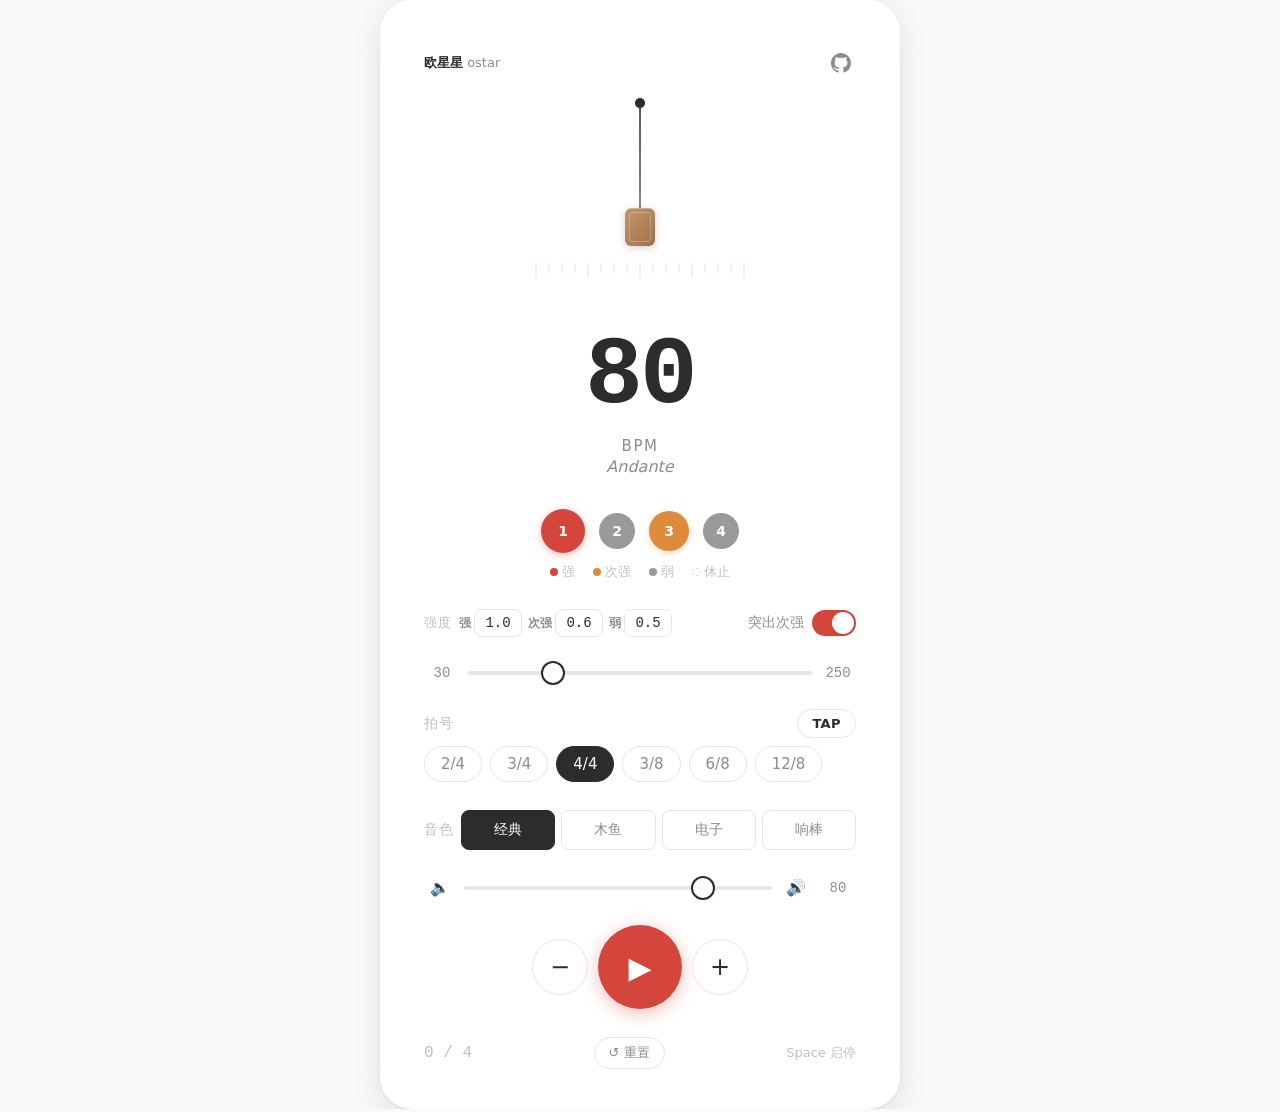
==== metronome.html @ 17ce39e2 "feat: 节拍器初始版本 - 单文件 HTML/CSS/JS 节拍器 Web 应用 - Web Audio API 精准节拍调度 - 自定义强弱拍（强/次强/弱/休止） - 四种音色（经典/木鱼/电" ====
<!DOCTYPE html>
<html lang="zh-CN">
<head>
<meta charset="UTF-8">
<meta name="viewport" content="width=device-width, initial-scale=1.0">
<title>节拍器</title>
<style>
  :root {
    --bg: #faf9f7;
    --surface: #ffffff;
    --text: #2c2c2c;
    --text-secondary: #8c8c8c;
    --text-muted: #bfbfbf;
    --accent: #d4453b;
    --accent-soft: #fce4e2;
    --secondary-accent: #e08a3d;
    --secondary-soft: #fef0e4;
    --weak: #999;
    --weak-soft: #f0f0f0;
    --rest: #ddd;
    --border: #e8e5e1;
    --shadow-sm: 0 1px 3px rgba(0,0,0,0.06);
    --shadow-md: 0 4px 16px rgba(0,0,0,0.08);
    --shadow-lg: 0 8px 32px rgba(0,0,0,0.10);
    --radius: 14px;
    --radius-sm: 8px;
    --radius-full: 999px;
    --transition: 0.15s ease;
  }

  * { margin: 0; padding: 0; box-sizing: border-box; }

  body {
    display: flex;
    align-items: center;
    justify-content: center;
    min-height: 100vh;
    background: var(--bg);
    font-family: -apple-system, BlinkMacSystemFont, "SF Pro Display", "Segoe UI", system-ui, sans-serif;
    -webkit-font-smoothing: antialiased;
    user-select: none;
    -webkit-user-select: none;
    -webkit-tap-highlight-color: transparent;
  }

  .metronome {
    width: 520px;
    max-width: calc(100vw - 24px);
    background: var(--surface);
    border-radius: 32px;
    box-shadow: var(--shadow-lg), var(--shadow-sm);
    padding: 48px 44px 40px;
    display: flex;
    flex-direction: column;
    align-items: center;
    gap: 28px;
  }

  /* ── Header ── */
  .metronome-header {
    width: 100%;
    display: flex;
    align-items: center;
    justify-content: space-between;
    margin-bottom: -8px;
  }
  .metronome-author {
    font-size: 13px;
    font-weight: 500;
    color: var(--text-secondary);
  }
  .metronome-author span {
    font-weight: 700;
    color: var(--text);
  }
  .metronome-github {
    display: flex;
    align-items: center;
    justify-content: center;
    width: 30px; height: 30px;
    border-radius: 50%;
    color: var(--text-secondary);
    transition: color var(--transition), background var(--transition);
  }
  .metronome-github:hover {
    color: var(--text);
    background: #f0f0ed;
  }
  .metronome-github svg {
    width: 20px; height: 20px;
    fill: currentColor;
  }

  /* ── Pendulum ── */
  .pendulum-stage {
    position: relative;
    width: 220px;
    height: 190px;
    display: flex;
    align-items: flex-start;
    justify-content: center;
    overflow: hidden;
  }
  .pendulum-pivot {
    position: absolute;
    top: 0;
    width: 10px; height: 10px;
    background: var(--text);
    border-radius: 50%;
    z-index: 2;
    box-shadow: 0 1px 2px rgba(0,0,0,0.2);
  }
  .pendulum-arm {
    position: absolute;
    top: 5px;
    width: 2px; height: 140px;
    background: linear-gradient(to bottom, #555, #999);
    transform-origin: top center;
    border-radius: 1px;
  }
  .pendulum-weight {
    position: absolute;
    top: 110px;
    width: 30px; height: 38px;
    background: linear-gradient(135deg, #c4956a, #a0724a);
    border-radius: 6px;
    margin-left: -15px; left: 50%;
    box-shadow: 0 2px 8px rgba(0,0,0,0.18), inset 0 1px 0 rgba(255,255,255,0.3);
  }
  .pendulum-weight::after {
    content: '';
    position: absolute;
    inset: 4px;
    border: 1.5px solid rgba(255,255,255,0.25);
    border-radius: 3px;
  }
  .scale-marks {
    position: absolute;
    bottom: 10px; left: 50%;
    transform: translateX(-50%);
    display: flex; gap: 12px; z-index: 0;
  }
  .scale-mark {
    width: 1px; height: 10px;
    background: var(--border);
    border-radius: 0.5px;
  }
  .scale-mark:nth-child(4n+1) { height: 15px; }

  /* ── BPM ── */
  .bpm-section { text-align: center; line-height: 1; }
  .bpm-value {
    font-size: 96px;
    font-weight: 600;
    color: var(--text);
    letter-spacing: -0.03em;
    font-variant-numeric: tabular-nums;
    font-family: "SF Mono", "JetBrains Mono", "Fira Code", monospace;
    width: 230px;
    text-align: center;
    border: 2px solid transparent;
    border-radius: var(--radius-sm);
    background: transparent;
    outline: none;
    padding: 4px 8px;
    transition: border-color var(--transition), background var(--transition);
    caret-color: var(--accent);
  }
  .bpm-value:hover { background: #fafaf8; }
  .bpm-value:focus { border-color: var(--text); background: #fafaf8; }
  .bpm-value::-webkit-outer-spin-button,
  .bpm-value::-webkit-inner-spin-button { -webkit-appearance: none; margin: 0; }
  .bpm-value[type=number] { -moz-appearance: textfield; }

  .bpm-label {
    display: block;
    font-size: 15px; font-weight: 500;
    color: var(--text-secondary);
    text-transform: uppercase; letter-spacing: 0.1em;
    margin-top: 2px;
  }
  .tempo-marking {
    display: block;
    font-size: 16px; color: var(--text-secondary);
    margin-top: 5px; font-style: italic;
    min-height: 22px;
  }

  /* ── Beat row ── */
  .beat-section { width: 100%; }
  .beat-row {
    display: flex;
    align-items: center;
    justify-content: center;
    gap: 14px;
    flex-wrap: wrap;
  }
  .beat-dot {
    width: 40px; height: 40px;
    border-radius: 50%;
    cursor: pointer;
    display: flex;
    align-items: center;
    justify-content: center;
    font-size: 14px;
    font-weight: 600;
    color: #fff;
    transition: all var(--transition);
    position: relative;
    flex-shrink: 0;
  }
  .beat-dot::after {
    content: attr(data-label);
    position: absolute;
    bottom: -19px;
    font-size: 12px;
    color: var(--text-muted);
    white-space: nowrap;
    opacity: 0;
    transition: opacity var(--transition);
  }
  .beat-dot:hover::after { opacity: 1; }
  .beat-dot:active { transform: scale(0.9); }

  /* beat state styles */
  .beat-dot.state-strong {
    background: var(--accent);
    width: 44px; height: 44px;
    box-shadow: 0 2px 8px rgba(212,69,59,0.35);
  }
  .beat-dot.state-secondary {
    background: var(--secondary-accent);
    width: 40px; height: 40px;
    box-shadow: 0 2px 6px rgba(224,138,61,0.3);
  }
  .beat-dot.state-weak {
    background: var(--weak);
    width: 36px; height: 36px;
  }
  .beat-dot.state-rest {
    background: transparent;
    border: 2px dashed var(--rest);
    color: var(--text-muted);
    width: 36px; height: 36px;
  }
  /* active glow */
  .beat-dot.active {
    outline: 3px solid rgba(0,0,0,0.15);
    outline-offset: 4px;
  }
  .beat-dot.state-strong.active {
    outline-color: rgba(212,69,59,0.4);
  }

  .beat-legend {
    display: flex;
    justify-content: center;
    gap: 18px;
    margin-top: 10px;
    font-size: 13px;
    color: var(--text-muted);
  }
  .beat-legend span { display: flex; align-items: center; gap: 4px; }
  .legend-dot {
    width: 8px; height: 8px;
    border-radius: 50%;
    display: inline-block;
  }
  .legend-dot.ld-strong { background: var(--accent); }
  .legend-dot.ld-secondary { background: var(--secondary-accent); }
  .legend-dot.ld-weak { background: var(--weak); }
  .legend-dot.ld-rest { background: transparent; border: 1.5px dashed var(--rest); }

  /* ── Slider row ── */
  .slider-row {
    width: 100%;
    display: flex;
    align-items: center;
    gap: 8px;
  }
  .slider-row input[type="range"] {
    flex: 1;
    -webkit-appearance: none;
    appearance: none;
    height: 4px;
    border-radius: 2px;
    background: var(--border);
    outline: none;
    cursor: pointer;
  }
  .slider-row input[type="range"]::-webkit-slider-thumb {
    -webkit-appearance: none;
    width: 24px; height: 24px;
    border-radius: 50%;
    background: var(--surface);
    border: 2px solid var(--text);
    cursor: pointer;
    box-shadow: var(--shadow-sm);
  }
  .slider-row input[type="range"]::-webkit-slider-thumb:active {
    transform: scale(1.12);
  }
  .slider-label {
    font-size: 16px;
    font-weight: 500;
    color: var(--text-secondary);
    white-space: nowrap;
    min-width: 32px;
    text-align: center;
  }
  .slider-val {
    font-size: 14px;
    font-weight: 500;
    color: var(--text-secondary);
    min-width: 36px;
    text-align: center;
    font-variant-numeric: tabular-nums;
    font-family: "SF Mono", "JetBrains Mono", "Fira Code", monospace;
  }

  /* ── Time sig quick buttons ── */
  .ts-quick {
    width: 100%;
  }
  .ts-label {
    font-size: 14px;
    font-weight: 500;
    color: var(--text-muted);
    margin-bottom: 8px;
    letter-spacing: 0.04em;
  }
  .ts-buttons {
    display: flex;
    flex-wrap: wrap;
    gap: 8px;
  }
  .btn-ts-quick {
    padding: 8px 16px;
    font-size: 15px;
    font-weight: 500;
    border: 1.5px solid var(--border);
    border-radius: var(--radius-full);
    background: var(--surface);
    color: var(--text-secondary);
    cursor: pointer;
    font-family: inherit;
    font-variant-numeric: tabular-nums;
    transition: all var(--transition);
    outline: none;
    -webkit-tap-highlight-color: transparent;
  }
  .btn-ts-quick:hover {
    border-color: #ccc;
    color: var(--text);
  }
  .btn-ts-quick.active {
    background: var(--text);
    color: #fff;
    border-color: var(--text);
  }

  /* ── Sound selector ── */
  .sound-row {
    width: 100%;
    display: flex;
    align-items: center;
    gap: 8px;
  }
  .sound-label {
    font-size: 14px;
    font-weight: 500;
    color: var(--text-muted);
    letter-spacing: 0.04em;
    white-space: nowrap;
  }
  .sound-options {
    display: flex;
    gap: 6px;
    flex: 1;
  }
  .btn-sound {
    flex: 1;
    padding: 10px 6px;
    font-size: 14px;
    font-weight: 500;
    border: 1.5px solid var(--border);
    border-radius: var(--radius-sm);
    background: var(--surface);
    color: var(--text-secondary);
    cursor: pointer;
    font-family: inherit;
    transition: all var(--transition);
    outline: none;
    text-align: center;
    -webkit-tap-highlight-color: transparent;
  }
  .btn-sound:hover { border-color: #ccc; color: var(--text); }
  .btn-sound.active {
    background: var(--text);
    color: #fff;
    border-color: var(--text);
  }

  /* ── Toggle switch ── */
  .toggle-row {
    display: flex;
    align-items: center;
    gap: 8px;
    font-size: 14px;
    font-weight: 500;
    color: var(--text-secondary);
  }
  .toggle-track {
    width: 44px; height: 26px;
    border-radius: 13px;
    background: var(--border);
    cursor: pointer;
    position: relative;
    transition: background var(--transition);
    flex-shrink: 0;
  }
  .toggle-track.on {
    background: var(--accent);
  }
  .toggle-thumb {
    width: 22px; height: 22px;
    border-radius: 50%;
    background: #fff;
    position: absolute;
    top: 2px; left: 2px;
    transition: transform var(--transition);
    box-shadow: 0 1px 3px rgba(0,0,0,0.15);
  }
  .toggle-track.on .toggle-thumb {
    transform: translateX(18px);
  }

  /* ── Gain inputs ── */
  .gain-row {
    display: flex;
    align-items: center;
    gap: 6px;
    width: 100%;
  }
  .gain-label {
    font-size: 13px;
    font-weight: 500;
    color: var(--text-muted);
    letter-spacing: 0.04em;
    white-space: nowrap;
    margin-right: 2px;
  }
  .gain-item {
    display: flex;
    align-items: center;
    gap: 3px;
  }
  .gain-tag {
    font-size: 12px;
    font-weight: 600;
    color: var(--text-secondary);
    white-space: nowrap;
  }
  .gain-item input[type="number"] {
    width: 48px;
    padding: 5px 2px;
    font-size: 14px;
    font-weight: 500;
    font-family: "SF Mono", "JetBrains Mono", "Fira Code", monospace;
    font-variant-numeric: tabular-nums;
    text-align: center;
    border: 1.5px solid var(--border);
    border-radius: var(--radius-sm);
    background: var(--surface);
    color: var(--text);
    outline: none;
    transition: border-color var(--transition);
    -moz-appearance: textfield;
  }
  .gain-item input[type="number"]::-webkit-outer-spin-button,
  .gain-item input[type="number"]::-webkit-inner-spin-button {
    display: none;
  }
  .gain-item input[type="number"]:focus {
    border-color: var(--text);
  }
  .gain-item input[type="number"]:disabled {
    background: #f5f5f3;
    color: var(--text-muted);
    cursor: not-allowed;
  }

  .gain-toggle {
    margin-left: auto;
    flex-shrink: 0;
  }

  /* ── Main controls ── */
  .main-controls {
    display: flex;
    align-items: center;
    gap: 10px;
    width: 100%;
    justify-content: center;
  }
  .btn {
    display: inline-flex;
    align-items: center;
    justify-content: center;
    border: 1.5px solid var(--border);
    background: var(--surface);
    border-radius: var(--radius-full);
    cursor: pointer;
    font-family: inherit;
    font-size: 15px;
    font-weight: 500;
    color: var(--text);
    transition: all var(--transition);
    outline: none;
    -webkit-tap-highlight-color: transparent;
  }
  .btn:active { transform: scale(0.96); background: #f5f5f3; }
  .btn-play {
    width: 84px; height: 84px;
    border-radius: 50%;
    font-size: 30px;
    border: none;
    background: var(--accent);
    color: #fff;
    box-shadow: 0 4px 18px rgba(212,69,59,0.35);
    flex-shrink: 0;
  }
  .btn-play:active { transform: scale(0.94); box-shadow: 0 2px 8px rgba(212,69,59,0.3); }
  .btn-play.playing { background: #2c2c2c; box-shadow: 0 4px 18px rgba(0,0,0,0.2); }
  .btn-sm {
    width: 56px; height: 56px;
    font-size: 24px; font-weight: 400;
  }
  .btn-tap {
    width: 56px; height: 56px;
    font-size: 14px; font-weight: 600;
    letter-spacing: 0.03em;
  }

  /* ── Footer ── */
  .footer {
    display: flex;
    width: 100%;
    justify-content: space-between;
    align-items: center;
    font-size: 14px;
    color: var(--text-muted);
  }
  .beat-counter {
    font-variant-numeric: tabular-nums;
    font-family: "SF Mono", "JetBrains Mono", "Fira Code", monospace;
    font-size: 16px;
  }
  .hint { color: var(--text-muted); font-size: 13px; }
  .btn-reset {
    padding: 6px 14px;
    font-size: 13px;
    font-weight: 500;
    border: 1.5px solid var(--border);
    border-radius: var(--radius-full);
    background: var(--surface);
    color: var(--text-secondary);
    cursor: pointer;
    font-family: inherit;
    transition: all var(--transition);
    outline: none;
    -webkit-tap-highlight-color: transparent;
  }
  .btn-reset:hover { border-color: var(--accent); color: var(--accent); }
  .btn-reset:active { transform: scale(0.95); background: var(--accent-soft); }

  /* ── Divider ── */
  .divider {
    width: 100%;
    height: 1px;
    background: var(--border);
    margin: -4px 0;
  }

  /* ── Responsive ── */
  @media (max-width: 540px) {
    .metronome { width: calc(100vw - 24px); padding: 30px 20px 24px; gap: 22px; border-radius: 24px; }
    .bpm-value { font-size: 64px; width: 160px; }
    .pendulum-stage { width: 170px; height: 150px; }
    .pendulum-arm { height: 115px; }
    .pendulum-weight { top: 90px; width: 24px; height: 30px; margin-left: -12px; }
    .beat-dot { width: 30px; height: 30px; font-size: 12px; }
    .beat-dot.state-strong { width: 34px; height: 34px; }
    .beat-dot.state-secondary { width: 30px; height: 30px; }
    .beat-dot.state-weak,
    .beat-dot.state-rest { width: 26px; height: 26px; }
    .beat-dot::after { font-size: 9px; bottom: -14px; }
    .btn-play { width: 68px; height: 68px; font-size: 26px; }
    .btn-sm { width: 48px; height: 48px; font-size: 20px; }
    .btn-tap { width: 48px; height: 48px; font-size: 13px; }
    .btn-ts-quick { padding: 6px 12px; font-size: 13px; }
    .btn-sound { padding: 8px 4px; font-size: 12px; }
    .footer { font-size: 12px; flex-wrap: wrap; gap: 6px; justify-content: center; }
    .beat-counter { font-size: 14px; }
    .hint { font-size: 11px; }
    .btn-reset { font-size: 11px; padding: 5px 12px; }
  }
</style>
</head>
<body>

<div class="metronome">
  <!-- Header -->
  <div class="metronome-header">
    <div class="metronome-author"><span>欧星星</span> ostar</div>
    <a class="metronome-github" href="https://github.com/ostar999/ostar-simple-metronome" target="_blank" rel="noopener" title="GitHub">
      <svg viewBox="0 0 24 24" xmlns="http://www.w3.org/2000/svg"><path d="M12 0C5.37 0 0 5.37 0 12c0 5.31 3.435 9.795 8.205 11.385.6.105.825-.255.825-.57 0-.285-.015-1.23-.015-2.235-3.015.555-3.795-.735-4.035-1.41-.135-.345-.72-1.41-1.23-1.695-.42-.225-1.02-.78-.015-.795.945-.015 1.62.87 1.845 1.23 1.08 1.815 2.805 1.305 3.495.99.105-.78.42-1.305.765-1.605-2.67-.3-5.46-1.335-5.46-5.925 0-1.305.465-2.385 1.23-3.225-.12-.3-.54-1.53.12-3.18 0 0 1.005-.315 3.3 1.23.96-.27 1.98-.405 3-.405s2.04.135 3 .405c2.295-1.56 3.3-1.23 3.3-1.23.66 1.65.24 2.88.12 3.18.765.84 1.23 1.905 1.23 3.225 0 4.605-2.805 5.625-5.475 5.925.435.375.81 1.095.81 2.22 0 1.605-.015 2.895-.015 3.3 0 .315.225.69.825.57A12.02 12.02 0 0 0 24 12c0-6.63-5.37-12-12-12z"/></svg>
    </a>
  </div>

  <!-- Pendulum -->
  <div class="pendulum-stage">
    <div class="pendulum-pivot"></div>
    <div class="pendulum-arm" id="pendulumArm"></div>
    <div class="pendulum-weight"></div>
    <div class="scale-marks" id="scaleMarks"></div>
  </div>

  <!-- BPM -->
  <div class="bpm-section">
    <input type="number" class="bpm-value" id="bpmValue" value="80" min="30" max="250" inputmode="numeric">
    <div class="bpm-label">BPM</div>
    <div class="tempo-marking" id="tempoMarking">Andante</div>
  </div>

  <!-- Beat dots -->
  <div class="beat-section">
    <div class="beat-row" id="beatRow"></div>
    <div class="beat-legend">
      <span><span class="legend-dot ld-strong"></span>强</span>
      <span><span class="legend-dot ld-secondary"></span>次强</span>
      <span><span class="legend-dot ld-weak"></span>弱</span>
      <span><span class="legend-dot ld-rest"></span>休止</span>
    </div>
  </div>

  <!-- Gain inputs -->
  <div class="gain-row">
    <span class="gain-label">强度</span>
    <div class="gain-item">
      <span class="gain-tag">强</span>
      <input type="number" id="gainStrong" value="1.0" min="0" max="1" step="0.1">
    </div>
    <div class="gain-item">
      <span class="gain-tag">次强</span>
      <input type="number" id="gainSecondary" value="0.6" min="0" max="1" step="0.1">
    </div>
    <div class="gain-item">
      <span class="gain-tag">弱</span>
      <input type="number" id="gainWeak" value="0.5" min="0" max="1" step="0.1">
    </div>
    <div class="toggle-row gain-toggle">
      <span>突出次强</span>
      <div class="toggle-track on" id="toggleSecondary">
        <div class="toggle-thumb"></div>
      </div>
    </div>
  </div>

  <!-- BPM slider -->
  <div class="slider-row">
    <span class="slider-val">30</span>
    <input type="range" id="bpmSlider" min="30" max="250" value="80" step="1">
    <span class="slider-val">250</span>
  </div>

  <!-- Time signature quick -->
  <div class="ts-quick">
    <div style="display:flex;align-items:center;justify-content:space-between;margin-bottom:8px;">
      <span class="ts-label" style="margin-bottom:0;">拍号</span>
      <button class="btn btn-tap" id="btnTap" style="width:auto;height:auto;padding:6px 14px;font-size:13px;">TAP</button>
    </div>
    <div class="ts-buttons" id="tsButtons">
      <button class="btn-ts-quick" data-beats="2" data-pattern="strong,weak">2/4</button>
      <button class="btn-ts-quick" data-beats="3" data-pattern="strong,weak,weak">3/4</button>
      <button class="btn-ts-quick active" data-beats="4" data-pattern="strong,weak,secondary,weak">4/4</button>
      <button class="btn-ts-quick" data-beats="3" data-pattern="strong,weak,weak">3/8</button>
      <button class="btn-ts-quick" data-beats="6" data-pattern="strong,weak,weak,secondary,weak,weak">6/8</button>
      <button class="btn-ts-quick" data-beats="12" data-pattern="strong,weak,weak,secondary,weak,weak,secondary,weak,weak,secondary,weak,weak">12/8</button>
    </div>
  </div>

  <!-- Sound + Volume -->
  <div class="sound-row">
    <span class="sound-label">音色</span>
    <div class="sound-options" id="soundOptions">
      <button class="btn-sound active" data-sound="classic">经典</button>
      <button class="btn-sound" data-sound="wood">木鱼</button>
      <button class="btn-sound" data-sound="digital">电子</button>
      <button class="btn-sound" data-sound="clave">响棒</button>
    </div>
  </div>
  <div class="slider-row">
    <span class="slider-label">🔈</span>
    <input type="range" id="volumeSlider" min="0" max="100" value="80" step="1">
    <span class="slider-label">🔊</span>
    <span class="slider-val" id="volumeVal">80</span>
  </div>

  <!-- Main controls -->
  <div class="main-controls">
    <button class="btn btn-sm" id="btnMinus" aria-label="减速">−</button>
    <button class="btn btn-play" id="btnPlay" aria-label="播放/暂停">
      <span id="playIcon">▶</span>
    </button>
    <button class="btn btn-sm" id="btnPlus" aria-label="加速">+</button>
  </div>

  <!-- Footer -->
  <div class="footer">
    <span class="beat-counter" id="beatCounter">0 / 4</span>
    <button class="btn-reset" id="btnReset">↺ 重置</button>
    <span class="hint">Space 启停</span>
  </div>
</div>

<script>
(function() {
  // ═══════════════════════════════════════════════════════
  // Constants
  // ═══════════════════════════════════════════════════════
  const STORAGE_KEY = 'metronome_settings_v2';

  const BEAT_STATES = ['strong', 'secondary', 'weak', 'rest'];
  const BEAT_LABELS = { strong: '强', secondary: '次', weak: '弱', rest: '休' };

  const DEFAULT_PATTERNS = {
    '2/4':  ['strong','weak'],
    '3/4':  ['strong','weak','weak'],
    '4/4':  ['strong','weak','secondary','weak'],
    '3/8':  ['strong','weak','weak'],
    '6/8':  ['strong','weak','weak','secondary','weak','weak'],
    '12/8': ['strong','weak','weak','secondary','weak','weak','secondary','weak','weak','secondary','weak','weak'],
  };

  const SOUND_TYPES = ['classic', 'wood', 'digital', 'clave'];
  const SOUND_LABELS = { classic: '经典', wood: '木鱼', digital: '电子', clave: '响棒' };
  const ACTIVE_TS = '4/4'; // default

  const MAX_BEATS = 16;

  // ═══════════════════════════════════════════════════════
  // State
  // ═══════════════════════════════════════════════════════
  let audioCtx = null;
  let masterGain = null;
  let bpm = 80;
  let beatsPerMeasure = 4;
  let beatStates = ['strong','weak','secondary','weak']; // per-beat state
  let currentBeat = 0;
  let globalBeatCount = 0;
  let isPlaying = false;
  let nextNoteTime = 0;
  let schedulerTimer = null;
  let animationId = null;
  let soundType = 'classic';
  let volume = 0.8;
  let emphasizeSecondary = true;
  let gainStrong = 1.0;
  let gainSecondary = 0.6;
  let gainWeak = 0.5;
  let activeTsButton = ACTIVE_TS;

  // Tap tempo
  let tapTimes = [];
  const TAP_WINDOW_MS = 2000;
  const MAX_TAP_SAMPLES = 8;

  // Pendulum
  let lastBeatTime = 0;
  let pendulumAngle = 20;
  const MAX_ANGLE = 20;

  // ═══════════════════════════════════════════════════════
  // DOM refs
  // ═══════════════════════════════════════════════════════
  const $bpmValue    = document.getElementById('bpmValue');
  const $tempoMarking= document.getElementById('tempoMarking');
  const $beatRow     = document.getElementById('beatRow');
  const $bpmSlider   = document.getElementById('bpmSlider');
  const $btnPlay     = document.getElementById('btnPlay');
  const $playIcon    = document.getElementById('playIcon');
  const $btnMinus    = document.getElementById('btnMinus');
  const $btnPlus     = document.getElementById('btnPlus');
  const $btnTap      = document.getElementById('btnTap');
  const $beatCounter = document.getElementById('beatCounter');
  const $pendulumArm = document.getElementById('pendulumArm');
  const $scaleMarks  = document.getElementById('scaleMarks');
  const $tsButtons   = document.getElementById('tsButtons');
  const $soundOptions= document.getElementById('soundOptions');
  const $volumeSlider= document.getElementById('volumeSlider');
  const $volumeVal   = document.getElementById('volumeVal');
  const $toggleSecondary = document.getElementById('toggleSecondary');
  const $gainStrong     = document.getElementById('gainStrong');
  const $gainSecondary  = document.getElementById('gainSecondary');
  const $gainWeak       = document.getElementById('gainWeak');
  const $btnReset    = document.getElementById('btnReset');

  // ═══════════════════════════════════════════════════════
  // Scale marks
  // ═══════════════════════════════════════════════════════
  function buildScaleMarks() {
    let html = '';
    for (let i = 0; i < 17; i++) {
      html += '<div class="scale-mark"></div>';
    }
    $scaleMarks.innerHTML = html;
  }

  // ═══════════════════════════════════════════════════════
  // Beat dots UI
  // ═══════════════════════════════════════════════════════
  function renderBeatDots() {
    let html = '';
    for (let i = 0; i < beatsPerMeasure; i++) {
      const state = beatStates[i] || 'weak';
      html += `<div class="beat-dot state-${state}" data-idx="${i}" data-label="${BEAT_LABELS[state]}" title="点击切换: ${BEAT_LABELS[state]}">${i+1}</div>`;
    }
    $beatRow.innerHTML = html;

    // Bind click to cycle state
    $beatRow.querySelectorAll('.beat-dot').forEach(dot => {
      dot.addEventListener('click', () => {
        const idx = parseInt(dot.dataset.idx, 10);
        cycleBeatState(idx);
      });
    });
  }

  function cycleBeatState(idx) {
    const currentState = beatStates[idx] || 'weak';
    const currentIdx = BEAT_STATES.indexOf(currentState);
    const nextIdx = (currentIdx + 1) % BEAT_STATES.length;
    beatStates[idx] = BEAT_STATES[nextIdx];
    renderBeatDots();
    updateActiveDot();
    saveSettings();
  }

  function updateActiveDot() {
    const dots = $beatRow.querySelectorAll('.beat-dot');
    dots.forEach((d, i) => {
      d.classList.toggle('active', isPlaying && i === currentBeat);
    });
  }

  function clearActiveDots() {
    $beatRow.querySelectorAll('.beat-dot').forEach(d => d.classList.remove('active'));
  }

  // ═══════════════════════════════════════════════════════
  // Tempo marking
  // ═══════════════════════════════════════════════════════
  function getTempoMarking(b) {
    if (b <= 39)  return 'Grave';
    if (b <= 59)  return 'Largo';
    if (b <= 65)  return 'Larghetto';
    if (b <= 75)  return 'Adagio';
    if (b <= 79)  return 'Andante';
    if (b <= 89)  return 'Andantino';
    if (b <= 99)  return 'Moderato';
    if (b <= 109) return 'Allegretto';
    if (b <= 132) return 'Allegro';
    if (b <= 159) return 'Vivace';
    if (b <= 179) return 'Presto';
    return 'Prestissimo';
  }

  // ═══════════════════════════════════════════════════════
  // Sound synthesis
  // ═══════════════════════════════════════════════════════
  function createClickBuffer(gain, sound) {
    const ctx = audioCtx;
    const sampleRate = ctx.sampleRate;
    const duration = 0.04;
    const length = Math.floor(sampleRate * duration);
    const buffer = ctx.createBuffer(1, length, sampleRate);
    const data = buffer.getChannelData(0);
    const amp = gain;

    switch (sound) {
      case 'wood':
        // Low, resonant wood block
        for (let i = 0; i < length; i++) {
          const t = i / sampleRate;
          const env = Math.exp(-t * 60);
          const tone1 = Math.sin(2 * Math.PI * 500 * t);
          const tone2 = Math.sin(2 * Math.PI * 800 * t) * 0.3;
          data[i] = (tone1 + tone2) * env * amp;
        }
        break;
      case 'digital':
        // Clean sine beep
        for (let i = 0; i < length; i++) {
          const t = i / sampleRate;
          const env = Math.exp(-t * 80);
          const tone = Math.sin(2 * Math.PI * 1200 * t);
          data[i] = tone * env * amp * 0.8;
        }
        break;
      case 'clave':
        // Bright, short, very percussive
        for (let i = 0; i < length; i++) {
          const t = i / sampleRate;
          const env = Math.exp(-t * 200);
          const tone = Math.sin(2 * Math.PI * 2200 * t);
          const noise = (Math.random() * 2 - 1) * 0.15;
          data[i] = (tone + noise) * env * amp * 0.7;
        }
        break;
      case 'classic':
      default:
        // Classic click: sine + noise + thump
        for (let i = 0; i < length; i++) {
          const t = i / sampleRate;
          const env = Math.exp(-t * 120);
          const tone = Math.sin(2 * Math.PI * 950 * t);
          const noise = (Math.random() * 2 - 1) * 0.25;
          const thump = Math.sin(2 * Math.PI * 180 * t) * Math.exp(-t * 200) * 0.5;
          data[i] = (tone + noise + thump) * env * amp;
        }
        break;
    }
    return buffer;
  }

  function playClick(time, gain, sound) {
    if (!audioCtx || !masterGain) return;
    const buffer = createClickBuffer(gain, sound);
    const src = audioCtx.createBufferSource();
    src.buffer = buffer;
    src.connect(masterGain);
    src.start(time);
  }

  function getBeatGain(state) {
    // Returns amplitude based on beat state, custom gains, and emphasizeSecondary setting
    switch (state) {
      case 'strong':    return gainStrong;
      case 'secondary': return emphasizeSecondary ? gainSecondary : gainWeak;
      case 'weak':      return gainWeak;
      default:          return 0;
    }
  }

  // ═══════════════════════════════════════════════════════
  // Scheduler
  // ═══════════════════════════════════════════════════════
  const SCHEDULE_AHEAD = 0.1;
  const LOOK_AHEAD_MS = 20;

  function nextBeat() {
    const secondsPerBeat = 60.0 / bpm;
    nextNoteTime += secondsPerBeat;
    currentBeat = (currentBeat + 1) % beatsPerMeasure;
    globalBeatCount++;
  }

  function scheduleBeat(beatTime, beatIdx) {
    const state = beatStates[beatIdx] || 'weak';
    if (state !== 'rest') {
      playClick(beatTime, getBeatGain(state), soundType);
    }
    scheduleVisualUpdate(beatTime, beatIdx);
  }

  function scheduleVisualUpdate(beatTime, beatIdx) {
    const now = audioCtx.currentTime;
    const delay = Math.max(0, (beatTime - now) * 1000);
    setTimeout(() => onBeatVisual(beatIdx), delay);
  }

  function onBeatVisual(beatIdx) {
    $beatRow.querySelectorAll('.beat-dot').forEach((d, i) => {
      d.classList.toggle('active', i === beatIdx);
    });
    $beatCounter.textContent = `${beatIdx + 1} / ${beatsPerMeasure}`;
    pendulumAngle = -pendulumAngle;
    lastBeatTime = performance.now();
  }

  function scheduler() {
    if (!isPlaying) return;
    while (nextNoteTime < audioCtx.currentTime + SCHEDULE_AHEAD) {
      scheduleBeat(nextNoteTime, currentBeat);
      nextBeat();
    }
    schedulerTimer = setTimeout(scheduler, LOOK_AHEAD_MS);
  }

  // ═══════════════════════════════════════════════════════
  // Pendulum animation
  // ═══════════════════════════════════════════════════════
  function animatePendulum() {
    if (!isPlaying) {
      const current = parseFloat(
        ($pendulumArm.style.transform || 'rotate(0deg)').replace('rotate(','').replace('deg)','')
      ) || 0;
      if (Math.abs(current) < 0.3) {
        $pendulumArm.style.transition = 'transform 0.4s ease-out';
        $pendulumArm.style.transform = 'rotate(0deg)';
        animationId = null;
        return;
      }
      $pendulumArm.style.transition = 'none';
      $pendulumArm.style.transform = `rotate(${current * 0.85}deg)`;
      animationId = requestAnimationFrame(animatePendulum);
      return;
    }

    const now = performance.now();
    const elapsed = (now - lastBeatTime) / 1000;
    const beatDuration = 60.0 / bpm;
    const progress = Math.min(elapsed / beatDuration, 1);
    const prevAngle = -pendulumAngle;
    const currentAngle = prevAngle + (pendulumAngle - prevAngle) * (0.5 - 0.5 * Math.cos(Math.PI * progress));

    $pendulumArm.style.transition = 'none';
    $pendulumArm.style.transform = `rotate(${currentAngle}deg)`;
    animationId = requestAnimationFrame(animatePendulum);
  }

  // ═══════════════════════════════════════════════════════
  // Start / Stop
  // ═══════════════════════════════════════════════════════
  function start() {
    if (audioCtx && audioCtx.state === 'suspended') audioCtx.resume();
    if (!audioCtx) {
      audioCtx = new (window.AudioContext || window.webkitAudioContext)();
      masterGain = audioCtx.createGain();
      masterGain.gain.value = volume;
      masterGain.connect(audioCtx.destination);
    } else {
      // Ensure gain node exists
      if (!masterGain) {
        masterGain = audioCtx.createGain();
        masterGain.gain.value = volume;
        masterGain.connect(audioCtx.destination);
      }
    }

    isPlaying = true;
    $btnPlay.classList.add('playing');
    $playIcon.textContent = '⏸';
    currentBeat = 0;
    globalBeatCount = 0;
    nextNoteTime = audioCtx.currentTime + 0.05;
    pendulumAngle = MAX_ANGLE;
    lastBeatTime = performance.now();

    updateActiveDot();
    $beatCounter.textContent = `1 / ${beatsPerMeasure}`;
    $pendulumArm.style.transform = `rotate(${MAX_ANGLE}deg)`;

    scheduler();
    if (!animationId) {
      animationId = requestAnimationFrame(animatePendulum);
    }
  }

  function stop() {
    isPlaying = false;
    $btnPlay.classList.remove('playing');
    $playIcon.textContent = '▶';
    clearTimeout(schedulerTimer);
    schedulerTimer = null;
    currentBeat = 0;
    globalBeatCount = 0;
    clearActiveDots();
    $beatCounter.textContent = `0 / ${beatsPerMeasure}`;
    if (!animationId) {
      animationId = requestAnimationFrame(animatePendulum);
    }
  }

  function togglePlay() {
    isPlaying ? stop() : start();
  }

  // ═══════════════════════════════════════════════════════
  // BPM controls
  // ═══════════════════════════════════════════════════════
  function setBPM(newBpm, source) {
    newBpm = Math.max(30, Math.min(250, newBpm));
    if (bpm === newBpm && source !== 'input') return;
    bpm = newBpm;
    $bpmValue.value = bpm;
    $tempoMarking.textContent = getTempoMarking(bpm);
    if (source !== 'slider') $bpmSlider.value = bpm;
    saveSettings();
  }

  function handleBpmInput() {
    let val = parseInt($bpmValue.value, 10);
    if (isNaN(val) || val < 30) val = 30;
    if (val > 250) val = 250;
    $bpmValue.value = val;
    setBPM(val, 'input');
  }

  function changeBPM(delta) {
    setBPM(bpm + delta);
  }

  // ═══════════════════════════════════════════════════════
  // Time signature
  // ═══════════════════════════════════════════════════════
  function setTimeSignature(beats, pattern, buttonEl) {
    beatsPerMeasure = beats;
    beatStates = pattern.slice(0, beats);
    // Pad if needed
    while (beatStates.length < beats) {
      beatStates.push('weak');
    }
    // Update active button
    $tsButtons.querySelectorAll('.btn-ts-quick').forEach(b => b.classList.remove('active'));
    if (buttonEl) buttonEl.classList.add('active');
    activeTsButton = buttonEl ? buttonEl.textContent : null;
    renderBeatDots();
    updateActiveDot();
    if (!isPlaying) {
      $beatCounter.textContent = `0 / ${beatsPerMeasure}`;
    }
    saveSettings();
  }

  // ═══════════════════════════════════════════════════════
  // Sound type
  // ═══════════════════════════════════════════════════════
  function setSoundType(type) {
    soundType = type;
    $soundOptions.querySelectorAll('.btn-sound').forEach(b => {
      b.classList.toggle('active', b.dataset.sound === type);
    });
    saveSettings();
  }

  // ═══════════════════════════════════════════════════════
  // Volume
  // ═══════════════════════════════════════════════════════
  function setVolume(val) {
    volume = val / 100;
    $volumeSlider.value = val;
    $volumeVal.textContent = val;
    if (masterGain) {
      masterGain.gain.value = volume;
    }
    saveSettings();
  }

  // ═══════════════════════════════════════════════════════
  // Tap tempo
  // ═══════════════════════════════════════════════════════
  function handleTap() {
    const now = Date.now();
    tapTimes = tapTimes.filter(t => now - t < TAP_WINDOW_MS);
    tapTimes.push(now);
    if (tapTimes.length > MAX_TAP_SAMPLES) tapTimes.shift();

    if (tapTimes.length >= 2) {
      let totalInterval = 0;
      for (let i = 1; i < tapTimes.length; i++) {
        totalInterval += tapTimes[i] - tapTimes[i - 1];
      }
      const avgMs = totalInterval / (tapTimes.length - 1);
      const tappedBpm = Math.round(60000 / avgMs);
      setBPM(Math.max(30, Math.min(250, tappedBpm)));
    }

    $btnTap.style.background = 'var(--accent-soft)';
    setTimeout(() => { $btnTap.style.background = ''; }, 120);
  }

  // ═══════════════════════════════════════════════════════
  // Persistence (localStorage)
  // ═══════════════════════════════════════════════════════
  function saveSettings() {
    const settings = {
      bpm,
      beatsPerMeasure,
      beatStates: beatStates.slice(0, beatsPerMeasure),
      soundType,
      volume: Math.round(volume * 100),
      emphasizeSecondary,
      gainStrong,
      gainSecondary,
      gainWeak,
      savedSecondaryGain,
      activeTsButton,
    };
    try {
      localStorage.setItem(STORAGE_KEY, JSON.stringify(settings));
    } catch (e) {
      // localStorage not available
    }
  }

  function resetToDefaults() {
    // Stop playback if running
    if (isPlaying) stop();

    // Reset all state to defaults
    bpm = 80;
    beatsPerMeasure = 4;
    beatStates = ['strong','weak','secondary','weak'];
    soundType = 'classic';
    volume = 0.8;
    emphasizeSecondary = true;
    gainStrong = 1.0;
    gainSecondary = 0.6;
    gainWeak = 0.5;
    savedSecondaryGain = 0.6;
    activeTsButton = '4/4';

    // Update UI
    $bpmValue.value = bpm;
    $bpmSlider.value = bpm;
    $tempoMarking.textContent = getTempoMarking(bpm);
    $volumeSlider.value = 80;
    $volumeVal.textContent = '80';
    if (masterGain) masterGain.gain.value = 0.8;
    renderBeatDots();
    clearActiveDots();
    $beatCounter.textContent = `0 / ${beatsPerMeasure}`;

    // Update TS buttons
    $tsButtons.querySelectorAll('.btn-ts-quick').forEach(b => {
      b.classList.toggle('active', b.textContent === '4/4');
    });

    // Update sound buttons
    $soundOptions.querySelectorAll('.btn-sound').forEach(b => {
      b.classList.toggle('active', b.dataset.sound === 'classic');
    });

    // Update toggle
    $toggleSecondary.classList.toggle('on', true);
    $gainSecondary.disabled = false;

    // Update gain inputs
    $gainStrong.value = '1.0';
    $gainSecondary.value = '0.6';
    $gainWeak.value = '0.5';

    // Clear localStorage
    try { localStorage.removeItem(STORAGE_KEY); } catch(e) {}

    // Tap tempo reset
    tapTimes = [];
  }

  function loadSettings() {
    try {
      const raw = localStorage.getItem(STORAGE_KEY);
      if (!raw) return false;
      const s = JSON.parse(raw);

      // Restore BPM
      if (typeof s.bpm === 'number') {
        bpm = Math.max(30, Math.min(250, s.bpm));
        $bpmValue.value = bpm;
        $bpmSlider.value = bpm;
        $tempoMarking.textContent = getTempoMarking(bpm);
      }

      // Restore beat settings
      if (typeof s.beatsPerMeasure === 'number' && Array.isArray(s.beatStates)) {
        beatsPerMeasure = Math.max(1, Math.min(MAX_BEATS, s.beatsPerMeasure));
        beatStates = s.beatStates.slice(0, beatsPerMeasure);
        while (beatStates.length < beatsPerMeasure) beatStates.push('weak');
        // Validate states
        beatStates = beatStates.map(st => BEAT_STATES.includes(st) ? st : 'weak');
      }

      // Restore sound
      if (typeof s.soundType === 'string' && SOUND_TYPES.includes(s.soundType)) {
        soundType = s.soundType;
      }

      // Restore volume
      if (typeof s.volume === 'number') {
        volume = Math.max(0, Math.min(1, s.volume / 100));
        $volumeSlider.value = Math.round(volume * 100);
        $volumeVal.textContent = Math.round(volume * 100);
      }

      // Restore emphasizeSecondary
      if (typeof s.emphasizeSecondary === 'boolean') {
        emphasizeSecondary = s.emphasizeSecondary;
        $toggleSecondary.classList.toggle('on', emphasizeSecondary);
        if (!emphasizeSecondary) {
          $gainSecondary.disabled = true;
        }
      }

      // Restore gain levels
      if (typeof s.gainStrong === 'number') {
        gainStrong = Math.max(0, Math.min(1, s.gainStrong));
        $gainStrong.value = gainStrong.toFixed(1);
      }
      if (typeof s.gainSecondary === 'number') {
        gainSecondary = Math.max(0, Math.min(1, s.gainSecondary));
        $gainSecondary.value = gainSecondary.toFixed(1);
      }
      if (typeof s.savedSecondaryGain === 'number') {
        savedSecondaryGain = Math.max(0, Math.min(1, s.savedSecondaryGain));
      } else if (typeof s.gainSecondary === 'number') {
        savedSecondaryGain = gainSecondary;
      }
      if (typeof s.gainWeak === 'number') {
        gainWeak = Math.max(0, Math.min(1, s.gainWeak));
        $gainWeak.value = gainWeak.toFixed(1);
      }

      // Activate matching TS button
      if (s.activeTsButton) {
        const btn = Array.from($tsButtons.querySelectorAll('.btn-ts-quick'))
          .find(b => b.textContent === s.activeTsButton);
        if (btn) {
          $tsButtons.querySelectorAll('.btn-ts-quick').forEach(b => b.classList.remove('active'));
          btn.classList.add('active');
          activeTsButton = s.activeTsButton;
        }
      }

      // Update UI to match loaded state
      renderBeatDots();
      updateSoundUI();
      updateTsUI();
      $beatCounter.textContent = `0 / ${beatsPerMeasure}`;
      return true;
    } catch (e) {
      return false;
    }
  }

  function updateSoundUI() {
    $soundOptions.querySelectorAll('.btn-sound').forEach(b => {
      b.classList.toggle('active', b.dataset.sound === soundType);
    });
  }

  function updateTsUI() {
    if (!activeTsButton) return;
    $tsButtons.querySelectorAll('.btn-ts-quick').forEach(b => {
      b.classList.toggle('active', b.textContent === activeTsButton);
    });
  }

  // ═══════════════════════════════════════════════════════
  // Keyboard
  // ═══════════════════════════════════════════════════════
  function handleKeydown(e) {
    if (e.target.tagName === 'INPUT' && e.target.type === 'number') {
      if (e.code === 'Space') { e.preventDefault(); togglePlay(); }
      return;
    }
    if (e.target.tagName === 'INPUT') return;

    switch (e.code) {
      case 'Space': e.preventDefault(); togglePlay(); break;
      case 'ArrowUp': e.preventDefault(); changeBPM(1); break;
      case 'ArrowDown': e.preventDefault(); changeBPM(-1); break;
      case 'ArrowRight': e.preventDefault(); changeBPM(e.shiftKey ? 10 : 1); break;
      case 'ArrowLeft': e.preventDefault(); changeBPM(e.shiftKey ? -10 : -1); break;
      case 'KeyT': if (!e.metaKey && !e.ctrlKey) { e.preventDefault(); handleTap(); } break;
    }
  }

  // ═══════════════════════════════════════════════════════
  // Event bindings
  // ═══════════════════════════════════════════════════════
  $btnPlay.addEventListener('click', togglePlay);
  $btnMinus.addEventListener('click', () => changeBPM(-1));
  $btnPlus.addEventListener('click', () => changeBPM(1));
  $btnTap.addEventListener('click', handleTap);

  $bpmSlider.addEventListener('input', () => {
    setBPM(parseInt($bpmSlider.value, 10), 'slider');
  });

  $bpmValue.addEventListener('change', handleBpmInput);
  $bpmValue.addEventListener('keydown', (e) => {
    if (e.key === 'Enter') { e.preventDefault(); $bpmValue.blur(); }
  });

  $volumeSlider.addEventListener('input', () => {
    setVolume(parseInt($volumeSlider.value, 10));
  });

  function handleGainChange() {
    let val = parseFloat($gainStrong.value);
    gainStrong = isNaN(val) ? 1.0 : Math.max(0, Math.min(1, val));
    $gainStrong.value = gainStrong.toFixed(1);

    val = parseFloat($gainSecondary.value);
    gainSecondary = isNaN(val) ? 0.6 : Math.max(0, Math.min(1, val));
    $gainSecondary.value = gainSecondary.toFixed(1);
    savedSecondaryGain = gainSecondary;

    val = parseFloat($gainWeak.value);
    gainWeak = isNaN(val) ? 0.5 : Math.max(0, Math.min(1, val));
    $gainWeak.value = gainWeak.toFixed(1);

    saveSettings();
  }

  $gainStrong.addEventListener('change', handleGainChange);
  $gainSecondary.addEventListener('change', handleGainChange);
  $gainWeak.addEventListener('change', handleGainChange);

  // Time sig quick buttons
  $tsButtons.addEventListener('click', (e) => {
    const btn = e.target.closest('.btn-ts-quick');
    if (!btn) return;
    const beats = parseInt(btn.dataset.beats, 10);
    const pattern = btn.dataset.pattern.split(',');
    setTimeSignature(beats, pattern, btn);
  });

  // Sound buttons
  $soundOptions.addEventListener('click', (e) => {
    const btn = e.target.closest('.btn-sound');
    if (!btn) return;
    setSoundType(btn.dataset.sound);
  });

  let savedSecondaryGain = 0.6;

  $toggleSecondary.addEventListener('click', () => {
    emphasizeSecondary = !emphasizeSecondary;
    $toggleSecondary.classList.toggle('on', emphasizeSecondary);
    if (!emphasizeSecondary) {
      savedSecondaryGain = gainSecondary;
      gainSecondary = gainWeak;
      $gainSecondary.value = gainWeak.toFixed(1);
      $gainSecondary.disabled = true;
    } else {
      gainSecondary = savedSecondaryGain;
      $gainSecondary.value = savedSecondaryGain.toFixed(1);
      $gainSecondary.disabled = false;
    }
    saveSettings();
  });

  $btnReset.addEventListener('click', resetToDefaults);

  document.addEventListener('keydown', handleKeydown);

  // ═══════════════════════════════════════════════════════
  // Init
  // ═══════════════════════════════════════════════════════
  buildScaleMarks();
  loadSettings();  // loads saved state & renders beat dots
  renderBeatDots(); // ensure rendered (in case loadSettings didn't)
  $pendulumArm.style.transform = 'rotate(0deg)';
})();
</script>
</body>
</html>
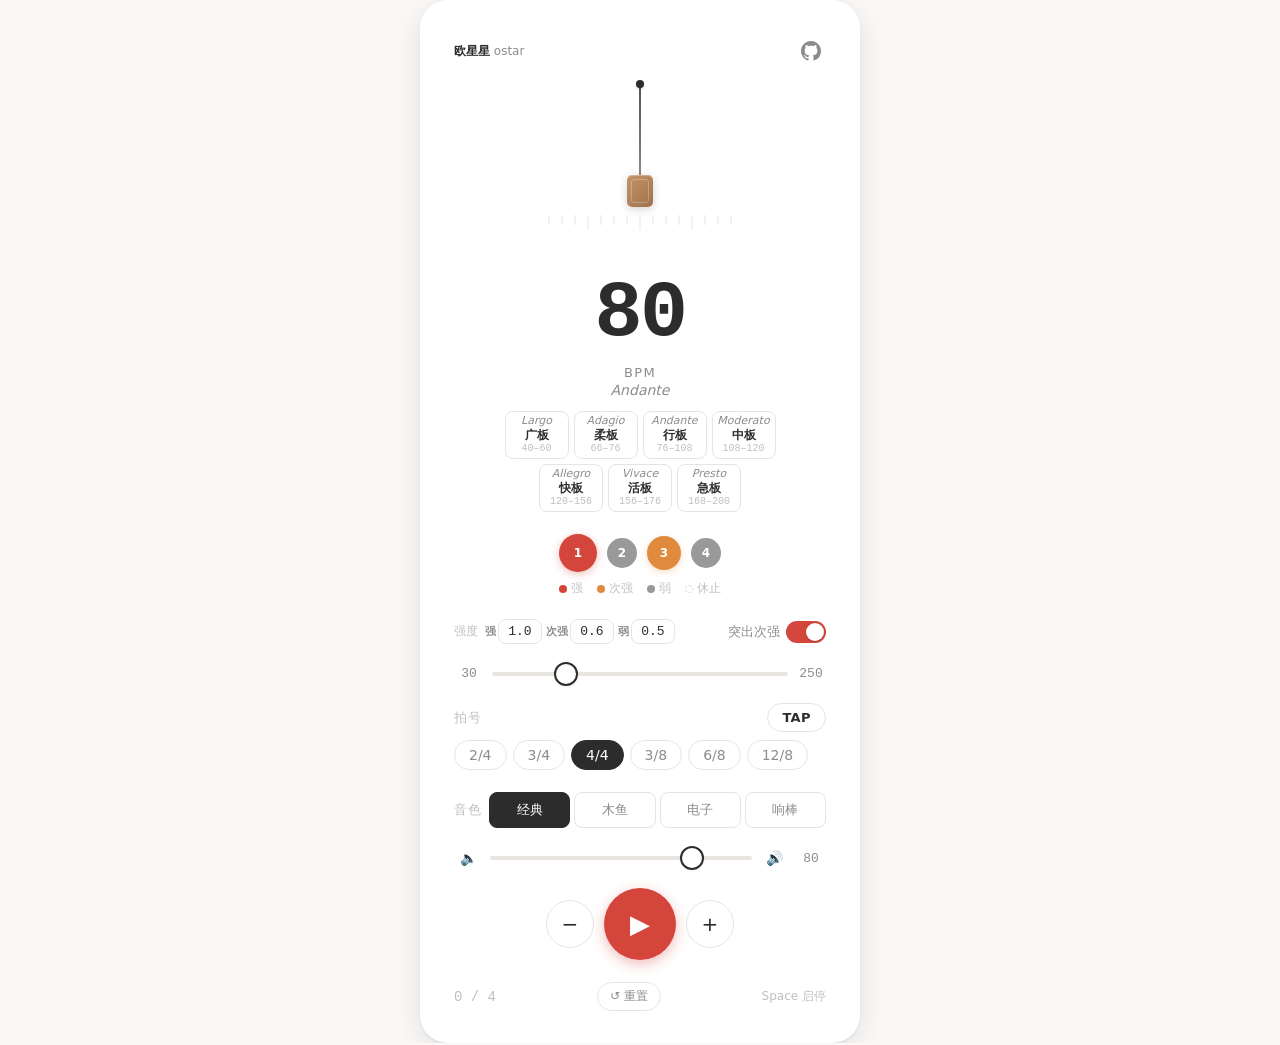
==== commit 2d26d434: "feat: 优化UI和新增功能 - 按钮和字体全面放大，UI更舒适 - 新增重置按钮，一键恢复默认设置 - TAP按钮移至拍号区域 - 默认速度改为80 BPM - 新增自定义强弱响度（强/次强/弱独" ====
--- a/metronome.html
+++ b/metronome.html
@@ -44,16 +44,16 @@
   }
 
   .metronome {
-    width: 520px;
+    width: 440px;
     max-width: calc(100vw - 24px);
     background: var(--surface);
-    border-radius: 32px;
+    border-radius: 28px;
     box-shadow: var(--shadow-lg), var(--shadow-sm);
-    padding: 48px 44px 40px;
+    padding: 36px 34px 32px;
     display: flex;
     flex-direction: column;
     align-items: center;
-    gap: 28px;
+    gap: 22px;
   }
 
   /* ── Header ── */
@@ -65,7 +65,7 @@
     margin-bottom: -8px;
   }
   .metronome-author {
-    font-size: 13px;
+    font-size: 12px;
     font-weight: 500;
     color: var(--text-secondary);
   }
@@ -94,8 +94,8 @@
   /* ── Pendulum ── */
   .pendulum-stage {
     position: relative;
-    width: 220px;
-    height: 190px;
+    width: 190px;
+    height: 160px;
     display: flex;
     align-items: flex-start;
     justify-content: center;
@@ -104,7 +104,7 @@
   .pendulum-pivot {
     position: absolute;
     top: 0;
-    width: 10px; height: 10px;
+    width: 8px; height: 8px;
     background: var(--text);
     border-radius: 50%;
     z-index: 2;
@@ -113,18 +113,18 @@
   .pendulum-arm {
     position: absolute;
     top: 5px;
-    width: 2px; height: 140px;
+    width: 2px; height: 120px;
     background: linear-gradient(to bottom, #555, #999);
     transform-origin: top center;
     border-radius: 1px;
   }
   .pendulum-weight {
     position: absolute;
-    top: 110px;
-    width: 30px; height: 38px;
+    top: 95px;
+    width: 26px; height: 32px;
     background: linear-gradient(135deg, #c4956a, #a0724a);
-    border-radius: 6px;
-    margin-left: -15px; left: 50%;
+    border-radius: 5px;
+    margin-left: -13px; left: 50%;
     box-shadow: 0 2px 8px rgba(0,0,0,0.18), inset 0 1px 0 rgba(255,255,255,0.3);
   }
   .pendulum-weight::after {
@@ -150,13 +150,13 @@
   /* ── BPM ── */
   .bpm-section { text-align: center; line-height: 1; }
   .bpm-value {
-    font-size: 96px;
+    font-size: 80px;
     font-weight: 600;
     color: var(--text);
     letter-spacing: -0.03em;
     font-variant-numeric: tabular-nums;
     font-family: "SF Mono", "JetBrains Mono", "Fira Code", monospace;
-    width: 230px;
+    width: 200px;
     text-align: center;
     border: 2px solid transparent;
     border-radius: var(--radius-sm);
@@ -174,16 +174,70 @@
 
   .bpm-label {
     display: block;
-    font-size: 15px; font-weight: 500;
+    font-size: 13px; font-weight: 500;
     color: var(--text-secondary);
     text-transform: uppercase; letter-spacing: 0.1em;
-    margin-top: 2px;
+    margin-top: 1px;
   }
   .tempo-marking {
     display: block;
-    font-size: 16px; color: var(--text-secondary);
-    margin-top: 5px; font-style: italic;
-    min-height: 22px;
+    font-size: 14px; color: var(--text-secondary);
+    margin-top: 4px; font-style: italic;
+    min-height: 18px;
+  }
+
+  /* ── Tempo presets ── */
+  .tempo-presets {
+    display: flex;
+    flex-direction: column;
+    align-items: center;
+    gap: 5px;
+    margin-top: 10px;
+    width: 100%;
+  }
+  .tempo-presets-row {
+    display: flex;
+    justify-content: center;
+    gap: 5px;
+    width: 100%;
+  }
+  .btn-tempo-preset {
+    display: flex;
+    flex-direction: column;
+    align-items: center;
+    justify-content: center;
+    width: 64px;
+    height: 48px;
+    padding: 4px 6px;
+    font-family: inherit;
+    border: 1.5px solid var(--border);
+    border-radius: var(--radius-sm);
+    background: var(--surface);
+    color: var(--text-secondary);
+    cursor: pointer;
+    transition: all var(--transition);
+    outline: none;
+    -webkit-tap-highlight-color: transparent;
+    line-height: 1.25;
+    flex: none;
+  }
+  .btn-tempo-preset:hover { border-color: #ccc; color: var(--text); }
+  .btn-tempo-preset:active { transform: scale(0.96); }
+  .btn-tempo-preset .preset-name {
+    font-size: 11px;
+    font-style: italic;
+    font-weight: 500;
+  }
+  .btn-tempo-preset .preset-zh {
+    font-size: 12px;
+    font-weight: 600;
+    color: var(--text);
+  }
+  .btn-tempo-preset .preset-bpm {
+    font-size: 10px;
+    color: var(--text-muted);
+    font-variant-numeric: tabular-nums;
+    font-family: "SF Mono", "JetBrains Mono", "Fira Code", monospace;
   }
 
   /* ── Beat row ── */
@@ -192,17 +246,17 @@
     display: flex;
     align-items: center;
     justify-content: center;
-    gap: 14px;
+    gap: 10px;
     flex-wrap: wrap;
   }
   .beat-dot {
-    width: 40px; height: 40px;
+    width: 34px; height: 34px;
     border-radius: 50%;
     cursor: pointer;
     display: flex;
     align-items: center;
     justify-content: center;
-    font-size: 14px;
+    font-size: 12px;
     font-weight: 600;
     color: #fff;
     transition: all var(--transition);
@@ -212,8 +266,8 @@
   .beat-dot::after {
     content: attr(data-label);
     position: absolute;
-    bottom: -19px;
-    font-size: 12px;
+    bottom: -16px;
+    font-size: 10px;
     color: var(--text-muted);
     white-space: nowrap;
     opacity: 0;
@@ -225,23 +279,23 @@
   /* beat state styles */
   .beat-dot.state-strong {
     background: var(--accent);
-    width: 44px; height: 44px;
+    width: 38px; height: 38px;
     box-shadow: 0 2px 8px rgba(212,69,59,0.35);
   }
   .beat-dot.state-secondary {
     background: var(--secondary-accent);
-    width: 40px; height: 40px;
+    width: 34px; height: 34px;
     box-shadow: 0 2px 6px rgba(224,138,61,0.3);
   }
   .beat-dot.state-weak {
     background: var(--weak);
-    width: 36px; height: 36px;
+    width: 30px; height: 30px;
   }
   .beat-dot.state-rest {
     background: transparent;
     border: 2px dashed var(--rest);
     color: var(--text-muted);
-    width: 36px; height: 36px;
+    width: 30px; height: 30px;
   }
   /* active glow */
   .beat-dot.active {
@@ -255,9 +309,9 @@
   .beat-legend {
     display: flex;
     justify-content: center;
-    gap: 18px;
-    margin-top: 10px;
-    font-size: 13px;
+    gap: 14px;
+    margin-top: 8px;
+    font-size: 12px;
     color: var(--text-muted);
   }
   .beat-legend span { display: flex; align-items: center; gap: 4px; }
@@ -301,18 +355,18 @@
     transform: scale(1.12);
   }
   .slider-label {
-    font-size: 16px;
+    font-size: 14px;
     font-weight: 500;
     color: var(--text-secondary);
     white-space: nowrap;
-    min-width: 32px;
+    min-width: 28px;
     text-align: center;
   }
   .slider-val {
-    font-size: 14px;
+    font-size: 13px;
     font-weight: 500;
     color: var(--text-secondary);
-    min-width: 36px;
+    min-width: 30px;
     text-align: center;
     font-variant-numeric: tabular-nums;
     font-family: "SF Mono", "JetBrains Mono", "Fira Code", monospace;
@@ -323,20 +377,20 @@
     width: 100%;
   }
   .ts-label {
-    font-size: 14px;
+    font-size: 13px;
     font-weight: 500;
     color: var(--text-muted);
-    margin-bottom: 8px;
+    margin-bottom: 6px;
     letter-spacing: 0.04em;
   }
   .ts-buttons {
     display: flex;
     flex-wrap: wrap;
-    gap: 8px;
+    gap: 6px;
   }
   .btn-ts-quick {
-    padding: 8px 16px;
-    font-size: 15px;
+    padding: 6px 14px;
+    font-size: 14px;
     font-weight: 500;
     border: 1.5px solid var(--border);
     border-radius: var(--radius-full);
@@ -367,7 +421,7 @@
     gap: 8px;
   }
   .sound-label {
-    font-size: 14px;
+    font-size: 13px;
     font-weight: 500;
     color: var(--text-muted);
     letter-spacing: 0.04em;
@@ -375,13 +429,13 @@
   }
   .sound-options {
     display: flex;
-    gap: 6px;
+    gap: 4px;
     flex: 1;
   }
   .btn-sound {
     flex: 1;
-    padding: 10px 6px;
-    font-size: 14px;
+    padding: 8px 4px;
+    font-size: 13px;
     font-weight: 500;
     border: 1.5px solid var(--border);
     border-radius: var(--radius-sm);
@@ -405,14 +459,14 @@
   .toggle-row {
     display: flex;
     align-items: center;
-    gap: 8px;
-    font-size: 14px;
+    gap: 6px;
+    font-size: 13px;
     font-weight: 500;
     color: var(--text-secondary);
   }
   .toggle-track {
-    width: 44px; height: 26px;
-    border-radius: 13px;
+    width: 40px; height: 22px;
+    border-radius: 11px;
     background: var(--border);
     cursor: pointer;
     position: relative;
@@ -423,7 +477,7 @@
     background: var(--accent);
   }
   .toggle-thumb {
-    width: 22px; height: 22px;
+    width: 18px; height: 18px;
     border-radius: 50%;
     background: #fff;
     position: absolute;
@@ -439,11 +493,11 @@
   .gain-row {
     display: flex;
     align-items: center;
-    gap: 6px;
+    gap: 4px;
     width: 100%;
   }
   .gain-label {
-    font-size: 13px;
+    font-size: 12px;
     font-weight: 500;
     color: var(--text-muted);
     letter-spacing: 0.04em;
@@ -453,18 +507,18 @@
   .gain-item {
     display: flex;
     align-items: center;
-    gap: 3px;
+    gap: 2px;
   }
   .gain-tag {
-    font-size: 12px;
+    font-size: 11px;
     font-weight: 600;
     color: var(--text-secondary);
     white-space: nowrap;
   }
   .gain-item input[type="number"] {
-    width: 48px;
-    padding: 5px 2px;
-    font-size: 14px;
+    width: 44px;
+    padding: 4px 2px;
+    font-size: 13px;
     font-weight: 500;
     font-family: "SF Mono", "JetBrains Mono", "Fira Code", monospace;
     font-variant-numeric: tabular-nums;
@@ -521,24 +575,24 @@
   }
   .btn:active { transform: scale(0.96); background: #f5f5f3; }
   .btn-play {
-    width: 84px; height: 84px;
+    width: 72px; height: 72px;
     border-radius: 50%;
-    font-size: 30px;
+    font-size: 26px;
     border: none;
     background: var(--accent);
     color: #fff;
-    box-shadow: 0 4px 18px rgba(212,69,59,0.35);
+    box-shadow: 0 4px 14px rgba(212,69,59,0.35);
     flex-shrink: 0;
   }
   .btn-play:active { transform: scale(0.94); box-shadow: 0 2px 8px rgba(212,69,59,0.3); }
-  .btn-play.playing { background: #2c2c2c; box-shadow: 0 4px 18px rgba(0,0,0,0.2); }
+  .btn-play.playing { background: #2c2c2c; box-shadow: 0 4px 14px rgba(0,0,0,0.2); }
   .btn-sm {
-    width: 56px; height: 56px;
-    font-size: 24px; font-weight: 400;
+    width: 48px; height: 48px;
+    font-size: 20px; font-weight: 400;
   }
   .btn-tap {
-    width: 56px; height: 56px;
-    font-size: 14px; font-weight: 600;
+    width: 48px; height: 48px;
+    font-size: 13px; font-weight: 600;
     letter-spacing: 0.03em;
   }
 
@@ -548,18 +602,18 @@
     width: 100%;
     justify-content: space-between;
     align-items: center;
-    font-size: 14px;
+    font-size: 13px;
     color: var(--text-muted);
   }
   .beat-counter {
     font-variant-numeric: tabular-nums;
     font-family: "SF Mono", "JetBrains Mono", "Fira Code", monospace;
-    font-size: 16px;
-  }
-  .hint { color: var(--text-muted); font-size: 13px; }
+    font-size: 14px;
+  }
+  .hint { color: var(--text-muted); font-size: 12px; }
   .btn-reset {
-    padding: 6px 14px;
-    font-size: 13px;
+    padding: 5px 12px;
+    font-size: 12px;
     font-weight: 500;
     border: 1.5px solid var(--border);
     border-radius: var(--radius-full);
@@ -583,27 +637,31 @@
   }
 
   /* ── Responsive ── */
-  @media (max-width: 540px) {
-    .metronome { width: calc(100vw - 24px); padding: 30px 20px 24px; gap: 22px; border-radius: 24px; }
-    .bpm-value { font-size: 64px; width: 160px; }
-    .pendulum-stage { width: 170px; height: 150px; }
-    .pendulum-arm { height: 115px; }
-    .pendulum-weight { top: 90px; width: 24px; height: 30px; margin-left: -12px; }
-    .beat-dot { width: 30px; height: 30px; font-size: 12px; }
-    .beat-dot.state-strong { width: 34px; height: 34px; }
-    .beat-dot.state-secondary { width: 30px; height: 30px; }
+  @media (max-width: 460px) {
+    .metronome { width: calc(100vw - 16px); padding: 24px 16px 20px; gap: 18px; border-radius: 22px; }
+    .bpm-value { font-size: 56px; width: 150px; }
+    .pendulum-stage { width: 150px; height: 130px; }
+    .pendulum-arm { height: 95px; }
+    .pendulum-weight { top: 75px; width: 22px; height: 28px; margin-left: -11px; }
+    .beat-dot { width: 28px; height: 28px; font-size: 10px; }
+    .beat-dot.state-strong { width: 30px; height: 30px; }
+    .beat-dot.state-secondary { width: 28px; height: 28px; }
     .beat-dot.state-weak,
-    .beat-dot.state-rest { width: 26px; height: 26px; }
-    .beat-dot::after { font-size: 9px; bottom: -14px; }
-    .btn-play { width: 68px; height: 68px; font-size: 26px; }
-    .btn-sm { width: 48px; height: 48px; font-size: 20px; }
-    .btn-tap { width: 48px; height: 48px; font-size: 13px; }
-    .btn-ts-quick { padding: 6px 12px; font-size: 13px; }
-    .btn-sound { padding: 8px 4px; font-size: 12px; }
-    .footer { font-size: 12px; flex-wrap: wrap; gap: 6px; justify-content: center; }
-    .beat-counter { font-size: 14px; }
-    .hint { font-size: 11px; }
-    .btn-reset { font-size: 11px; padding: 5px 12px; }
+    .beat-dot.state-rest { width: 24px; height: 24px; }
+    .beat-dot::after { font-size: 8px; bottom: -12px; }
+    .btn-play { width: 60px; height: 60px; font-size: 22px; }
+    .btn-sm { width: 44px; height: 44px; font-size: 18px; }
+    .btn-tap { width: 44px; height: 44px; font-size: 11px; }
+    .btn-ts-quick { padding: 5px 10px; font-size: 12px; }
+    .btn-sound { padding: 6px 3px; font-size: 11px; }
+    .btn-tempo-preset { width: 54px; height: 40px; }
+    .btn-tempo-preset .preset-name { font-size: 10px; }
+    .btn-tempo-preset .preset-zh { font-size: 11px; }
+    .btn-tempo-preset .preset-bpm { font-size: 9px; }
+    .footer { font-size: 11px; flex-wrap: wrap; gap: 4px; justify-content: center; }
+    .beat-counter { font-size: 12px; }
+    .hint { font-size: 10px; }
+    .btn-reset { font-size: 10px; padding: 4px 10px; }
   }
 </style>
 </head>
@@ -631,6 +689,33 @@
     <input type="number" class="bpm-value" id="bpmValue" value="80" min="30" max="250" inputmode="numeric">
     <div class="bpm-label">BPM</div>
     <div class="tempo-marking" id="tempoMarking">Andante</div>
+    <div class="tempo-presets" id="tempoPresets">
+      <div class="tempo-presets-row">
+        <button class="btn-tempo-preset" data-bpm="50">
+          <span class="preset-name">Largo</span><span class="preset-zh">广板</span><span class="preset-bpm">40–60</span>
+        </button>
+        <button class="btn-tempo-preset" data-bpm="72">
+          <span class="preset-name">Adagio</span><span class="preset-zh">柔板</span><span class="preset-bpm">66–76</span>
+        </button>
+        <button class="btn-tempo-preset" data-bpm="84">
+          <span class="preset-name">Andante</span><span class="preset-zh">行板</span><span class="preset-bpm">76–108</span>
+        </button>
+        <button class="btn-tempo-preset" data-bpm="108">
+          <span class="preset-name">Moderato</span><span class="preset-zh">中板</span><span class="preset-bpm">108–120</span>
+        </button>
+      </div>
+      <div class="tempo-presets-row">
+        <button class="btn-tempo-preset" data-bpm="132">
+          <span class="preset-name">Allegro</span><span class="preset-zh">快板</span><span class="preset-bpm">120–156</span>
+        </button>
+        <button class="btn-tempo-preset" data-bpm="152">
+          <span class="preset-name">Vivace</span><span class="preset-zh">活板</span><span class="preset-bpm">156–176</span>
+        </button>
+        <button class="btn-tempo-preset" data-bpm="180">
+          <span class="preset-name">Presto</span><span class="preset-zh">急板</span><span class="preset-bpm">168–200</span>
+        </button>
+      </div>
+    </div>
   </div>
 
   <!-- Beat dots -->
@@ -1435,6 +1520,13 @@
     setSoundType(btn.dataset.sound);
   });
 
+  // Tempo preset buttons
+  document.getElementById('tempoPresets').addEventListener('click', (e) => {
+    const btn = e.target.closest('.btn-tempo-preset');
+    if (!btn) return;
+    setBPM(parseInt(btn.dataset.bpm, 10));
+  });
+
   let savedSecondaryGain = 0.6;
 
   $toggleSecondary.addEventListener('click', () => {
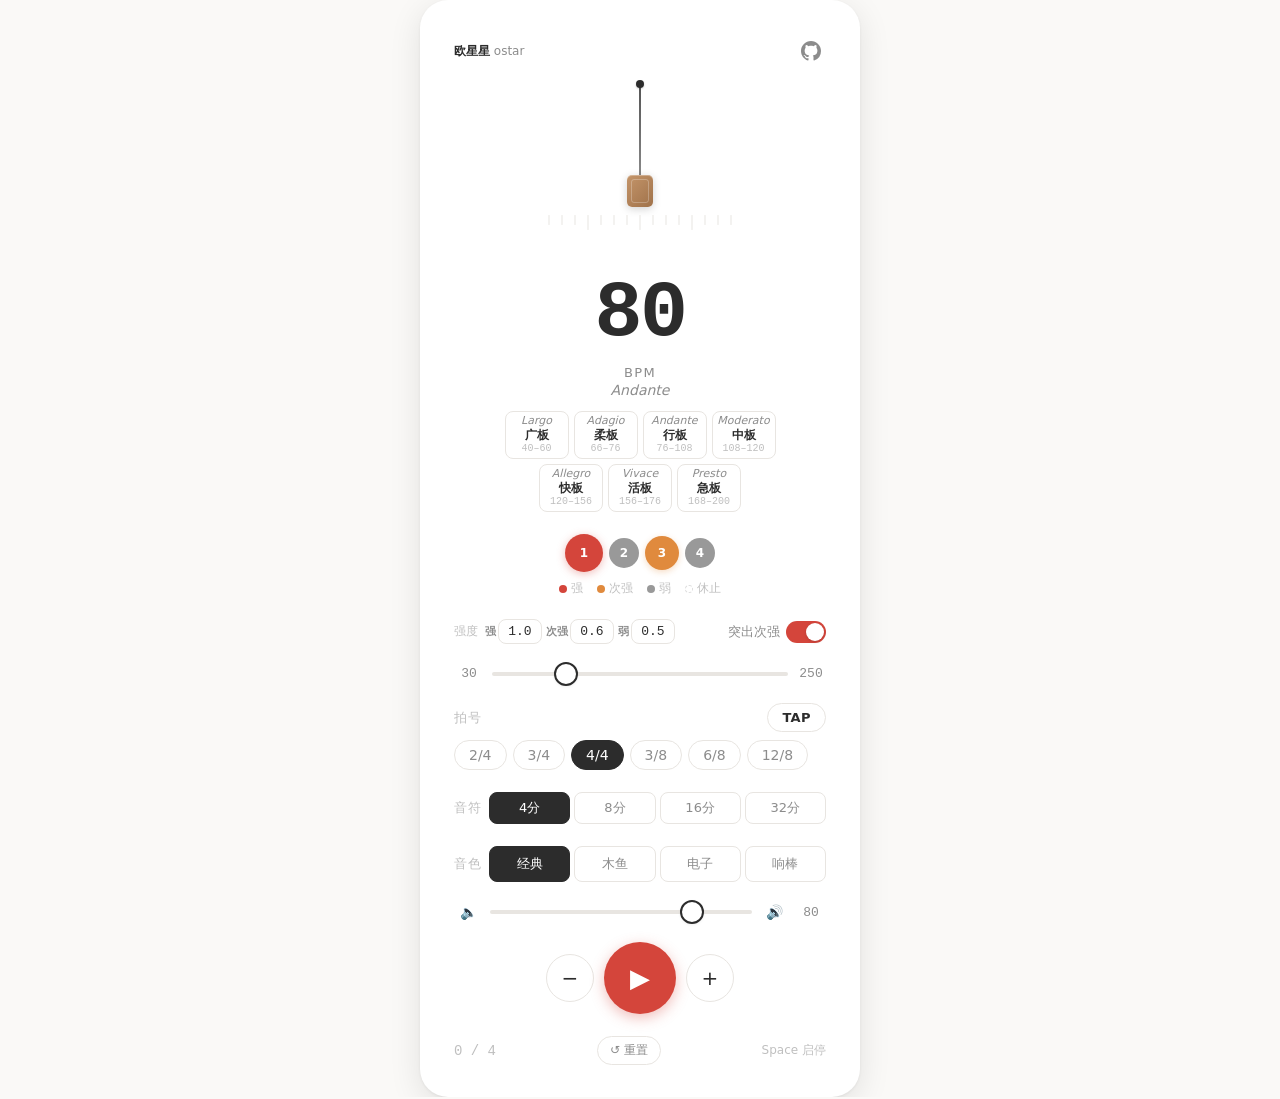
==== commit c29beaa8: "feat: 新增音符时值选择器（4分/8分/16分/32分音符） - 4个独立按钮快速切换音符时值，节拍圆点保持主拍显示不变 - 8分音符时每拍2声，16分时每拍4声，32分时每拍8声 - 主拍按用户" ====
--- a/metronome.html
+++ b/metronome.html
@@ -246,7 +246,7 @@
     display: flex;
     align-items: center;
     justify-content: center;
-    gap: 10px;
+    gap: 6px;
     flex-wrap: wrap;
   }
   .beat-dot {
@@ -304,6 +304,18 @@
   }
   .beat-dot.state-strong.active {
     outline-color: rgba(212,69,59,0.4);
+  }
+  /* sub-beat dot */
+  .beat-dot.sub-dot {
+    width: 10px; height: 10px;
+    background: var(--border);
+    color: transparent;
+    cursor: default;
+    font-size: 0;
+    align-self: center;
+  }
+  .beat-dot.sub-dot.active {
+    background: var(--text-secondary);
   }
 
   .beat-legend {
@@ -408,6 +420,48 @@
     color: var(--text);
   }
   .btn-ts-quick.active {
+    background: var(--text);
+    color: #fff;
+    border-color: var(--text);
+  }
+
+  /* ── Subdivision selector ── */
+  .sub-row {
+    width: 100%;
+    display: flex;
+    align-items: center;
+    gap: 8px;
+  }
+  .sub-label {
+    font-size: 13px;
+    font-weight: 500;
+    color: var(--text-muted);
+    letter-spacing: 0.04em;
+    white-space: nowrap;
+  }
+  .sub-buttons {
+    display: flex;
+    gap: 4px;
+    flex: 1;
+  }
+  .btn-sub {
+    flex: 1;
+    padding: 6px 4px;
+    font-size: 13px;
+    font-weight: 500;
+    border: 1.5px solid var(--border);
+    border-radius: var(--radius-sm);
+    background: var(--surface);
+    color: var(--text-secondary);
+    cursor: pointer;
+    font-family: inherit;
+    transition: all var(--transition);
+    outline: none;
+    text-align: center;
+    -webkit-tap-highlight-color: transparent;
+  }
+  .btn-sub:hover { border-color: #ccc; color: var(--text); }
+  .btn-sub.active {
     background: var(--text);
     color: #fff;
     border-color: var(--text);
@@ -775,6 +829,17 @@
     </div>
   </div>
 
+  <!-- Subdivision -->
+  <div class="sub-row">
+    <span class="sub-label">音符</span>
+    <div class="sub-buttons" id="subButtons">
+      <button class="btn-sub active" data-sub="1">4分</button>
+      <button class="btn-sub" data-sub="2">8分</button>
+      <button class="btn-sub" data-sub="4">16分</button>
+      <button class="btn-sub" data-sub="8">32分</button>
+    </div>
+  </div>
+
   <!-- Sound + Volume -->
   <div class="sound-row">
     <span class="sound-label">音色</span>
@@ -854,6 +919,7 @@
   let gainStrong = 1.0;
   let gainSecondary = 0.6;
   let gainWeak = 0.5;
+  let subdivision = 1; // 1=4分, 2=8分, 4=16分, 8=32分
   let activeTsButton = ACTIVE_TS;
 
   // Tap tempo
@@ -882,6 +948,7 @@
   const $pendulumArm = document.getElementById('pendulumArm');
   const $scaleMarks  = document.getElementById('scaleMarks');
   const $tsButtons   = document.getElementById('tsButtons');
+  const $subButtons  = document.getElementById('subButtons');
   const $soundOptions= document.getElementById('soundOptions');
   const $volumeSlider= document.getElementById('volumeSlider');
   const $volumeVal   = document.getElementById('volumeVal');
@@ -905,6 +972,8 @@
   // ═══════════════════════════════════════════════════════
   // Beat dots UI
   // ═══════════════════════════════════════════════════════
+  function getTotalSteps() { return beatsPerMeasure * subdivision; }
+
   function renderBeatDots() {
     let html = '';
     for (let i = 0; i < beatsPerMeasure; i++) {
@@ -913,7 +982,6 @@
     }
     $beatRow.innerHTML = html;
 
-    // Bind click to cycle state
     $beatRow.querySelectorAll('.beat-dot').forEach(dot => {
       dot.addEventListener('click', () => {
         const idx = parseInt(dot.dataset.idx, 10);
@@ -933,9 +1001,10 @@
   }
 
   function updateActiveDot() {
-    const dots = $beatRow.querySelectorAll('.beat-dot');
-    dots.forEach((d, i) => {
-      d.classList.toggle('active', isPlaying && i === currentBeat);
+    if (!isPlaying) return;
+    const mainIdx = Math.floor(currentBeat / subdivision);
+    $beatRow.querySelectorAll('.beat-dot').forEach((d, i) => {
+      d.classList.toggle('active', i === mainIdx);
     });
   }
 
@@ -1044,41 +1113,54 @@
   const SCHEDULE_AHEAD = 0.1;
   const LOOK_AHEAD_MS = 20;
 
-  function nextBeat() {
-    const secondsPerBeat = 60.0 / bpm;
-    nextNoteTime += secondsPerBeat;
-    currentBeat = (currentBeat + 1) % beatsPerMeasure;
+  function nextStep() {
+    const total = getTotalSteps();
+    const secondsPerStep = (60.0 / bpm) / subdivision;
+    nextNoteTime += secondsPerStep;
+    currentBeat = (currentBeat + 1) % total;
     globalBeatCount++;
   }
 
-  function scheduleBeat(beatTime, beatIdx) {
-    const state = beatStates[beatIdx] || 'weak';
-    if (state !== 'rest') {
-      playClick(beatTime, getBeatGain(state), soundType);
-    }
-    scheduleVisualUpdate(beatTime, beatIdx);
-  }
-
-  function scheduleVisualUpdate(beatTime, beatIdx) {
+  function scheduleBeat(beatTime, stepIdx) {
+    const total = getTotalSteps();
+    const isMain = stepIdx % subdivision === 0;
+    const mainIdx = Math.floor(stepIdx / subdivision);
+    const mainState = beatStates[mainIdx] || 'weak';
+
+    if (mainState !== 'rest') {
+      if (isMain) {
+        playClick(beatTime, getBeatGain(mainState), soundType);
+      } else {
+        // Sub-beat: soft click
+        playClick(beatTime, gainWeak * 0.35, soundType);
+      }
+    }
+    scheduleVisualUpdate(beatTime, stepIdx, isMain);
+  }
+
+  function scheduleVisualUpdate(beatTime, stepIdx, isMain) {
     const now = audioCtx.currentTime;
     const delay = Math.max(0, (beatTime - now) * 1000);
-    setTimeout(() => onBeatVisual(beatIdx), delay);
-  }
-
-  function onBeatVisual(beatIdx) {
+    setTimeout(() => onStepVisual(stepIdx, isMain), delay);
+  }
+
+  function onStepVisual(stepIdx, isMain) {
+    const mainIdx = Math.floor(stepIdx / subdivision);
     $beatRow.querySelectorAll('.beat-dot').forEach((d, i) => {
-      d.classList.toggle('active', i === beatIdx);
+      d.classList.toggle('active', i === mainIdx && isMain);
     });
-    $beatCounter.textContent = `${beatIdx + 1} / ${beatsPerMeasure}`;
-    pendulumAngle = -pendulumAngle;
-    lastBeatTime = performance.now();
+    $beatCounter.textContent = `${mainIdx + 1} / ${beatsPerMeasure}`;
+    if (isMain) {
+      pendulumAngle = -pendulumAngle;
+      lastBeatTime = performance.now();
+    }
   }
 
   function scheduler() {
     if (!isPlaying) return;
     while (nextNoteTime < audioCtx.currentTime + SCHEDULE_AHEAD) {
       scheduleBeat(nextNoteTime, currentBeat);
-      nextBeat();
+      nextStep();
     }
     schedulerTimer = setTimeout(scheduler, LOOK_AHEAD_MS);
   }
@@ -1220,6 +1302,28 @@
   }
 
   // ═══════════════════════════════════════════════════════
+  // Subdivision
+  // ═══════════════════════════════════════════════════════
+  function setSubdivision(sub) {
+    sub = parseInt(sub, 10);
+    if (![1,2,4,8].includes(sub)) return;
+    subdivision = sub;
+    updateSubUI();
+    renderBeatDots();
+    updateActiveDot();
+    if (!isPlaying) {
+      $beatCounter.textContent = `0 / ${beatsPerMeasure}`;
+    }
+    saveSettings();
+  }
+
+  function updateSubUI() {
+    $subButtons.querySelectorAll('.btn-sub').forEach(b => {
+      b.classList.toggle('active', parseInt(b.dataset.sub, 10) === subdivision);
+    });
+  }
+
+  // ═══════════════════════════════════════════════════════
   // Sound type
   // ═══════════════════════════════════════════════════════
   function setSoundType(type) {
@@ -1281,6 +1385,7 @@
       gainSecondary,
       gainWeak,
       savedSecondaryGain,
+      subdivision,
       activeTsButton,
     };
     try {
@@ -1305,6 +1410,7 @@
     gainSecondary = 0.6;
     gainWeak = 0.5;
     savedSecondaryGain = 0.6;
+    subdivision = 1;
     activeTsButton = '4/4';
 
     // Update UI
@@ -1336,6 +1442,9 @@
     $gainStrong.value = '1.0';
     $gainSecondary.value = '0.6';
     $gainWeak.value = '0.5';
+
+    // Update subdivision UI
+    updateSubUI();
 
     // Clear localStorage
     try { localStorage.removeItem(STORAGE_KEY); } catch(e) {}
@@ -1402,6 +1511,12 @@
       } else if (typeof s.gainSecondary === 'number') {
         savedSecondaryGain = gainSecondary;
       }
+
+      // Restore subdivision
+      if (typeof s.subdivision === 'number') {
+        subdivision = [1,2,4,8].includes(s.subdivision) ? s.subdivision : 1;
+        updateSubUI();
+      }
       if (typeof s.gainWeak === 'number') {
         gainWeak = Math.max(0, Math.min(1, s.gainWeak));
         $gainWeak.value = gainWeak.toFixed(1);
@@ -1503,6 +1618,13 @@
   $gainStrong.addEventListener('change', handleGainChange);
   $gainSecondary.addEventListener('change', handleGainChange);
   $gainWeak.addEventListener('change', handleGainChange);
+
+  // Subdivision buttons
+  $subButtons.addEventListener('click', (e) => {
+    const btn = e.target.closest('.btn-sub');
+    if (!btn) return;
+    setSubdivision(btn.dataset.sub);
+  });
 
   // Time sig quick buttons
   $tsButtons.addEventListener('click', (e) => {
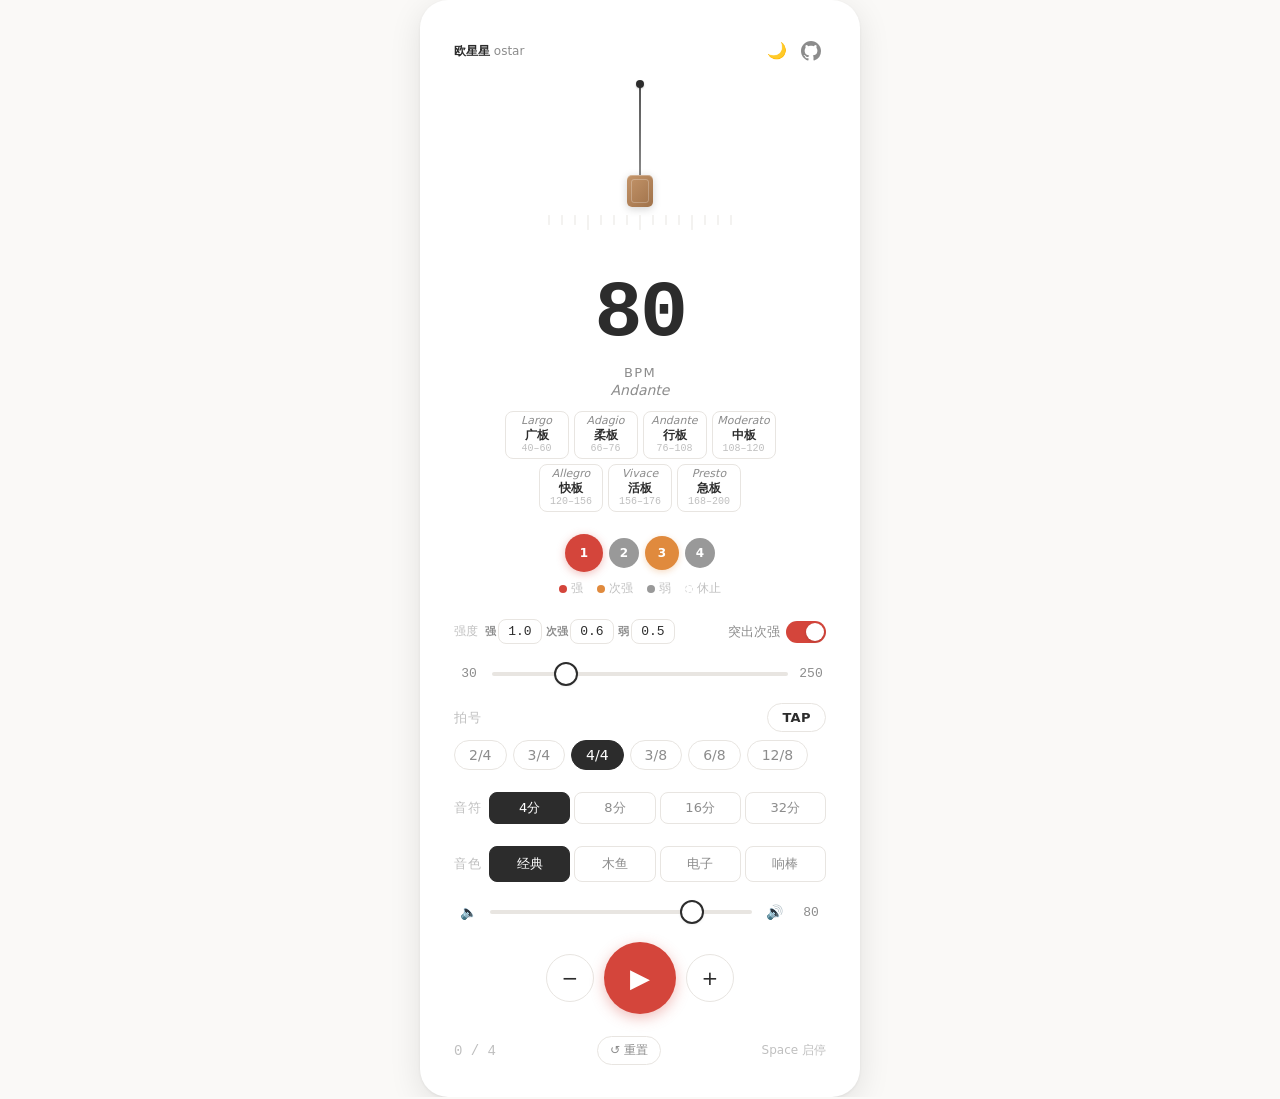
==== commit a8b3cd10: "feat: 新增夜间模式 - 新增data-theme暗色CSS变量体系，覆盖全部组件 - Header添加🌙/☀️主题切换按钮 - localStorage记忆主题偏好 - 夜间模式文字全部亮色系，" ====
--- a/metronome.html
+++ b/metronome.html
@@ -28,6 +28,39 @@
     --transition: 0.15s ease;
   }
 
+  [data-theme="dark"] {
+    --bg: #1a1a1c;
+    --surface: #252528;
+    --text: #e8e8ea;
+    --text-secondary: #e8e8ea;
+    --text-muted: #d0d0d6;
+    --accent: #e0554b;
+    --accent-soft: #3a2020;
+    --secondary-accent: #d48540;
+    --secondary-soft: #3a2a1a;
+    --weak: #6a6a6e;
+    --weak-soft: #2a2a2e;
+    --rest: #4a4a4e;
+    --border: #3a3a3e;
+    --shadow-sm: 0 1px 3px rgba(0,0,0,0.3);
+    --shadow-md: 0 4px 16px rgba(0,0,0,0.35);
+    --shadow-lg: 0 8px 32px rgba(0,0,0,0.4);
+    color-scheme: dark;
+  }
+  [data-theme="dark"] .bpm-value:hover,
+  [data-theme="dark"] .bpm-value:focus { background: #2a2a2e; }
+  [data-theme="dark"] .btn:active { background: #2a2a2e; }
+  [data-theme="dark"] .btn-sound.active,
+  [data-theme="dark"] .btn-ts-quick.active,
+  [data-theme="dark"] .btn-sub.active { color: #1a1a1c; }
+  [data-theme="dark"] .btn-play.playing { background: #e8e8ea; color: #1a1a1c; }
+  [data-theme="dark"] .gain-item input[type="number"]:disabled,
+  [data-theme="dark"] .btn-sub:disabled { background: #1e1e20; }
+  [data-theme="dark"] .metronome-github:hover { background: #2a2a2e; }
+  [data-theme="dark"] .btn:hover { border-color: #555; }
+  [data-theme="dark"] .btn-ts-quick:hover,
+  [data-theme="dark"] .btn-sound:hover { border-color: #555; }
+
   * { margin: 0; padding: 0; box-sizing: border-box; }
 
   body {
@@ -90,6 +123,26 @@
     width: 20px; height: 20px;
     fill: currentColor;
   }
+  .metronome-theme {
+    display: flex;
+    align-items: center;
+    justify-content: center;
+    width: 30px; height: 30px;
+    border-radius: 50%;
+    border: none;
+    background: transparent;
+    color: var(--text-secondary);
+    cursor: pointer;
+    font-size: 16px;
+    transition: color var(--transition), background var(--transition);
+    font-family: inherit;
+    line-height: 1;
+  }
+  .metronome-theme:hover {
+    color: var(--text);
+    background: #f0f0ed;
+  }
+  [data-theme="dark"] .metronome-theme:hover { background: #2a2a2e; }
 
   /* ── Pendulum ── */
   .pendulum-stage {
@@ -465,6 +518,12 @@
     background: var(--text);
     color: #fff;
     border-color: var(--text);
+  }
+  .btn-sub:disabled {
+    background: #f5f5f3;
+    color: var(--text-muted);
+    cursor: not-allowed;
+    opacity: 0.5;
   }
 
   /* ── Sound selector ── */
@@ -725,9 +784,12 @@
   <!-- Header -->
   <div class="metronome-header">
     <div class="metronome-author"><span>欧星星</span> ostar</div>
-    <a class="metronome-github" href="https://github.com/ostar999/ostar-simple-metronome" target="_blank" rel="noopener" title="GitHub">
-      <svg viewBox="0 0 24 24" xmlns="http://www.w3.org/2000/svg"><path d="M12 0C5.37 0 0 5.37 0 12c0 5.31 3.435 9.795 8.205 11.385.6.105.825-.255.825-.57 0-.285-.015-1.23-.015-2.235-3.015.555-3.795-.735-4.035-1.41-.135-.345-.72-1.41-1.23-1.695-.42-.225-1.02-.78-.015-.795.945-.015 1.62.87 1.845 1.23 1.08 1.815 2.805 1.305 3.495.99.105-.78.42-1.305.765-1.605-2.67-.3-5.46-1.335-5.46-5.925 0-1.305.465-2.385 1.23-3.225-.12-.3-.54-1.53.12-3.18 0 0 1.005-.315 3.3 1.23.96-.27 1.98-.405 3-.405s2.04.135 3 .405c2.295-1.56 3.3-1.23 3.3-1.23.66 1.65.24 2.88.12 3.18.765.84 1.23 1.905 1.23 3.225 0 4.605-2.805 5.625-5.475 5.925.435.375.81 1.095.81 2.22 0 1.605-.015 2.895-.015 3.3 0 .315.225.69.825.57A12.02 12.02 0 0 0 24 12c0-6.63-5.37-12-12-12z"/></svg>
-    </a>
+    <div style="display:flex;align-items:center;gap:4px;">
+      <button class="metronome-theme" id="btnTheme" title="切换夜间模式" aria-label="切换夜间模式">🌙</button>
+      <a class="metronome-github" href="https://github.com/ostar999/ostar-simple-metronome" target="_blank" rel="noopener" title="GitHub">
+        <svg viewBox="0 0 24 24" xmlns="http://www.w3.org/2000/svg"><path d="M12 0C5.37 0 0 5.37 0 12c0 5.31 3.435 9.795 8.205 11.385.6.105.825-.255.825-.57 0-.285-.015-1.23-.015-2.235-3.015.555-3.795-.735-4.035-1.41-.135-.345-.72-1.41-1.23-1.695-.42-.225-1.02-.78-.015-.795.945-.015 1.62.87 1.845 1.23 1.08 1.815 2.805 1.305 3.495.99.105-.78.42-1.305.765-1.605-2.67-.3-5.46-1.335-5.46-5.925 0-1.305.465-2.385 1.23-3.225-.12-.3-.54-1.53.12-3.18 0 0 1.005-.315 3.3 1.23.96-.27 1.98-.405 3-.405s2.04.135 3 .405c2.295-1.56 3.3-1.23 3.3-1.23.66 1.65.24 2.88.12 3.18.765.84 1.23 1.905 1.23 3.225 0 4.605-2.805 5.625-5.475 5.925.435.375.81 1.095.81 2.22 0 1.605-.015 2.895-.015 3.3 0 .315.225.69.825.57A12.02 12.02 0 0 0 24 12c0-6.63-5.37-12-12-12z"/></svg>
+      </a>
+    </div>
   </div>
 
   <!-- Pendulum -->
@@ -820,12 +882,12 @@
       <button class="btn btn-tap" id="btnTap" style="width:auto;height:auto;padding:6px 14px;font-size:13px;">TAP</button>
     </div>
     <div class="ts-buttons" id="tsButtons">
-      <button class="btn-ts-quick" data-beats="2" data-pattern="strong,weak">2/4</button>
-      <button class="btn-ts-quick" data-beats="3" data-pattern="strong,weak,weak">3/4</button>
-      <button class="btn-ts-quick active" data-beats="4" data-pattern="strong,weak,secondary,weak">4/4</button>
-      <button class="btn-ts-quick" data-beats="3" data-pattern="strong,weak,weak">3/8</button>
-      <button class="btn-ts-quick" data-beats="6" data-pattern="strong,weak,weak,secondary,weak,weak">6/8</button>
-      <button class="btn-ts-quick" data-beats="12" data-pattern="strong,weak,weak,secondary,weak,weak,secondary,weak,weak,secondary,weak,weak">12/8</button>
+      <button class="btn-ts-quick" data-beats="2" data-denom="4" data-pattern="strong,weak">2/4</button>
+      <button class="btn-ts-quick" data-beats="3" data-denom="4" data-pattern="strong,weak,weak">3/4</button>
+      <button class="btn-ts-quick active" data-beats="4" data-denom="4" data-pattern="strong,weak,secondary,weak">4/4</button>
+      <button class="btn-ts-quick" data-beats="3" data-denom="8" data-pattern="strong,weak,weak">3/8</button>
+      <button class="btn-ts-quick" data-beats="6" data-denom="8" data-pattern="strong,weak,weak,secondary,weak,weak">6/8</button>
+      <button class="btn-ts-quick" data-beats="12" data-denom="8" data-pattern="strong,weak,weak,secondary,weak,weak,secondary,weak,weak,secondary,weak,weak">12/8</button>
     </div>
   </div>
 
@@ -833,10 +895,10 @@
   <div class="sub-row">
     <span class="sub-label">音符</span>
     <div class="sub-buttons" id="subButtons">
-      <button class="btn-sub active" data-sub="1">4分</button>
-      <button class="btn-sub" data-sub="2">8分</button>
-      <button class="btn-sub" data-sub="4">16分</button>
-      <button class="btn-sub" data-sub="8">32分</button>
+      <button class="btn-sub active" data-note="4">4分</button>
+      <button class="btn-sub" data-note="8">8分</button>
+      <button class="btn-sub" data-note="16">16分</button>
+      <button class="btn-sub" data-note="32">32分</button>
     </div>
   </div>
 
@@ -907,6 +969,7 @@
   let bpm = 80;
   let beatsPerMeasure = 4;
   let beatStates = ['strong','weak','secondary','weak']; // per-beat state
+  let timeSigDenom = 4; // denominator of time signature (4 or 8)
   let currentBeat = 0;
   let globalBeatCount = 0;
   let isPlaying = false;
@@ -919,7 +982,7 @@
   let gainStrong = 1.0;
   let gainSecondary = 0.6;
   let gainWeak = 0.5;
-  let subdivision = 1; // 1=4分, 2=8分, 4=16分, 8=32分
+  let noteValue = 4; // 4分/8分/16分/32分音符
   let activeTsButton = ACTIVE_TS;
 
   // Tap tempo
@@ -956,6 +1019,7 @@
   const $gainStrong     = document.getElementById('gainStrong');
   const $gainSecondary  = document.getElementById('gainSecondary');
   const $gainWeak       = document.getElementById('gainWeak');
+  const $btnTheme    = document.getElementById('btnTheme');
   const $btnReset    = document.getElementById('btnReset');
 
   // ═══════════════════════════════════════════════════════
@@ -972,7 +1036,8 @@
   // ═══════════════════════════════════════════════════════
   // Beat dots UI
   // ═══════════════════════════════════════════════════════
-  function getTotalSteps() { return beatsPerMeasure * subdivision; }
+  function getStepsPerBeat() { return Math.max(1, Math.round(noteValue / timeSigDenom)); }
+  function getTotalSteps() { return beatsPerMeasure * getStepsPerBeat(); }
 
   function renderBeatDots() {
     let html = '';
@@ -1002,7 +1067,8 @@
 
   function updateActiveDot() {
     if (!isPlaying) return;
-    const mainIdx = Math.floor(currentBeat / subdivision);
+    const spb = getStepsPerBeat();
+    const mainIdx = Math.floor(currentBeat / spb);
     $beatRow.querySelectorAll('.beat-dot').forEach((d, i) => {
       d.classList.toggle('active', i === mainIdx);
     });
@@ -1115,7 +1181,7 @@
 
   function nextStep() {
     const total = getTotalSteps();
-    const secondsPerStep = (60.0 / bpm) / subdivision;
+    const secondsPerStep = (60.0 / bpm) / getStepsPerBeat();
     nextNoteTime += secondsPerStep;
     currentBeat = (currentBeat + 1) % total;
     globalBeatCount++;
@@ -1123,8 +1189,9 @@
 
   function scheduleBeat(beatTime, stepIdx) {
     const total = getTotalSteps();
-    const isMain = stepIdx % subdivision === 0;
-    const mainIdx = Math.floor(stepIdx / subdivision);
+    const spb = getStepsPerBeat();
+    const isMain = stepIdx % spb === 0;
+    const mainIdx = Math.floor(stepIdx / spb);
     const mainState = beatStates[mainIdx] || 'weak';
 
     if (mainState !== 'rest') {
@@ -1145,7 +1212,8 @@
   }
 
   function onStepVisual(stepIdx, isMain) {
-    const mainIdx = Math.floor(stepIdx / subdivision);
+    const spb = getStepsPerBeat();
+    const mainIdx = Math.floor(stepIdx / spb);
     $beatRow.querySelectorAll('.beat-dot').forEach((d, i) => {
       d.classList.toggle('active', i === mainIdx && isMain);
     });
@@ -1285,10 +1353,13 @@
   function setTimeSignature(beats, pattern, buttonEl) {
     beatsPerMeasure = beats;
     beatStates = pattern.slice(0, beats);
-    // Pad if needed
-    while (beatStates.length < beats) {
-      beatStates.push('weak');
-    }
+    while (beatStates.length < beats) beatStates.push('weak');
+    // Update denominator
+    const denom = buttonEl ? parseInt(buttonEl.dataset.denom, 10) : 4;
+    timeSigDenom = denom || 4;
+    // Auto-set note value: /4→4分, /8→8分
+    noteValue = timeSigDenom === 8 ? 8 : 4;
+    updateSubUI();
     // Update active button
     $tsButtons.querySelectorAll('.btn-ts-quick').forEach(b => b.classList.remove('active'));
     if (buttonEl) buttonEl.classList.add('active');
@@ -1304,13 +1375,13 @@
   // ═══════════════════════════════════════════════════════
   // Subdivision
   // ═══════════════════════════════════════════════════════
-  function setSubdivision(sub) {
-    sub = parseInt(sub, 10);
-    if (![1,2,4,8].includes(sub)) return;
-    subdivision = sub;
+  function setNoteValue(nv) {
+    nv = parseInt(nv, 10);
+    if (![4,8,16,32].includes(nv)) return;
+    // Reject 4分 in /8 time
+    if (nv === 4 && timeSigDenom === 8) return;
+    noteValue = nv;
     updateSubUI();
-    renderBeatDots();
-    updateActiveDot();
     if (!isPlaying) {
       $beatCounter.textContent = `0 / ${beatsPerMeasure}`;
     }
@@ -1319,7 +1390,14 @@
 
   function updateSubUI() {
     $subButtons.querySelectorAll('.btn-sub').forEach(b => {
-      b.classList.toggle('active', parseInt(b.dataset.sub, 10) === subdivision);
+      const nv = parseInt(b.dataset.note, 10);
+      b.classList.toggle('active', nv === noteValue);
+      // Disable 4分 when in /8 time (quarter note doesn't align with eighth-note beats)
+      if (nv === 4 && timeSigDenom === 8) {
+        b.disabled = true;
+      } else {
+        b.disabled = false;
+      }
     });
   }
 
@@ -1385,7 +1463,8 @@
       gainSecondary,
       gainWeak,
       savedSecondaryGain,
-      subdivision,
+      noteValue,
+      timeSigDenom,
       activeTsButton,
     };
     try {
@@ -1410,7 +1489,8 @@
     gainSecondary = 0.6;
     gainWeak = 0.5;
     savedSecondaryGain = 0.6;
-    subdivision = 1;
+    noteValue = 4;
+    timeSigDenom = 4;
     activeTsButton = '4/4';
 
     // Update UI
@@ -1512,10 +1592,13 @@
         savedSecondaryGain = gainSecondary;
       }
 
-      // Restore subdivision
-      if (typeof s.subdivision === 'number') {
-        subdivision = [1,2,4,8].includes(s.subdivision) ? s.subdivision : 1;
+      // Restore note value & time sig denom
+      if (typeof s.noteValue === 'number') {
+        noteValue = [4,8,16,32].includes(s.noteValue) ? s.noteValue : 4;
         updateSubUI();
+      }
+      if (typeof s.timeSigDenom === 'number') {
+        timeSigDenom = [4,8].includes(s.timeSigDenom) ? s.timeSigDenom : 4;
       }
       if (typeof s.gainWeak === 'number') {
         gainWeak = Math.max(0, Math.min(1, s.gainWeak));
@@ -1619,11 +1702,11 @@
   $gainSecondary.addEventListener('change', handleGainChange);
   $gainWeak.addEventListener('change', handleGainChange);
 
-  // Subdivision buttons
+  // Note value buttons
   $subButtons.addEventListener('click', (e) => {
     const btn = e.target.closest('.btn-sub');
     if (!btn) return;
-    setSubdivision(btn.dataset.sub);
+    setNoteValue(btn.dataset.note);
   });
 
   // Time sig quick buttons
@@ -1667,6 +1750,20 @@
     saveSettings();
   });
 
+  // Theme toggle
+  function applyTheme(dark) {
+    document.documentElement.setAttribute('data-theme', dark ? 'dark' : 'light');
+    $btnTheme.textContent = dark ? '☀️' : '🌙';
+    try { localStorage.setItem('metronome_theme', dark ? 'dark' : 'light'); } catch(e) {}
+  }
+
+  function toggleTheme() {
+    const isDark = document.documentElement.getAttribute('data-theme') === 'dark';
+    applyTheme(!isDark);
+  }
+
+  $btnTheme.addEventListener('click', toggleTheme);
+
   $btnReset.addEventListener('click', resetToDefaults);
 
   document.addEventListener('keydown', handleKeydown);
@@ -1674,6 +1771,10 @@
   // ═══════════════════════════════════════════════════════
   // Init
   // ═══════════════════════════════════════════════════════
+  // Theme
+  const savedTheme = (() => { try { return localStorage.getItem('metronome_theme'); } catch(e) { return null; } })();
+  applyTheme(savedTheme === 'dark');
+
   buildScaleMarks();
   loadSettings();  // loads saved state & renders beat dots
   renderBeatDots(); // ensure rendered (in case loadSettings didn't)
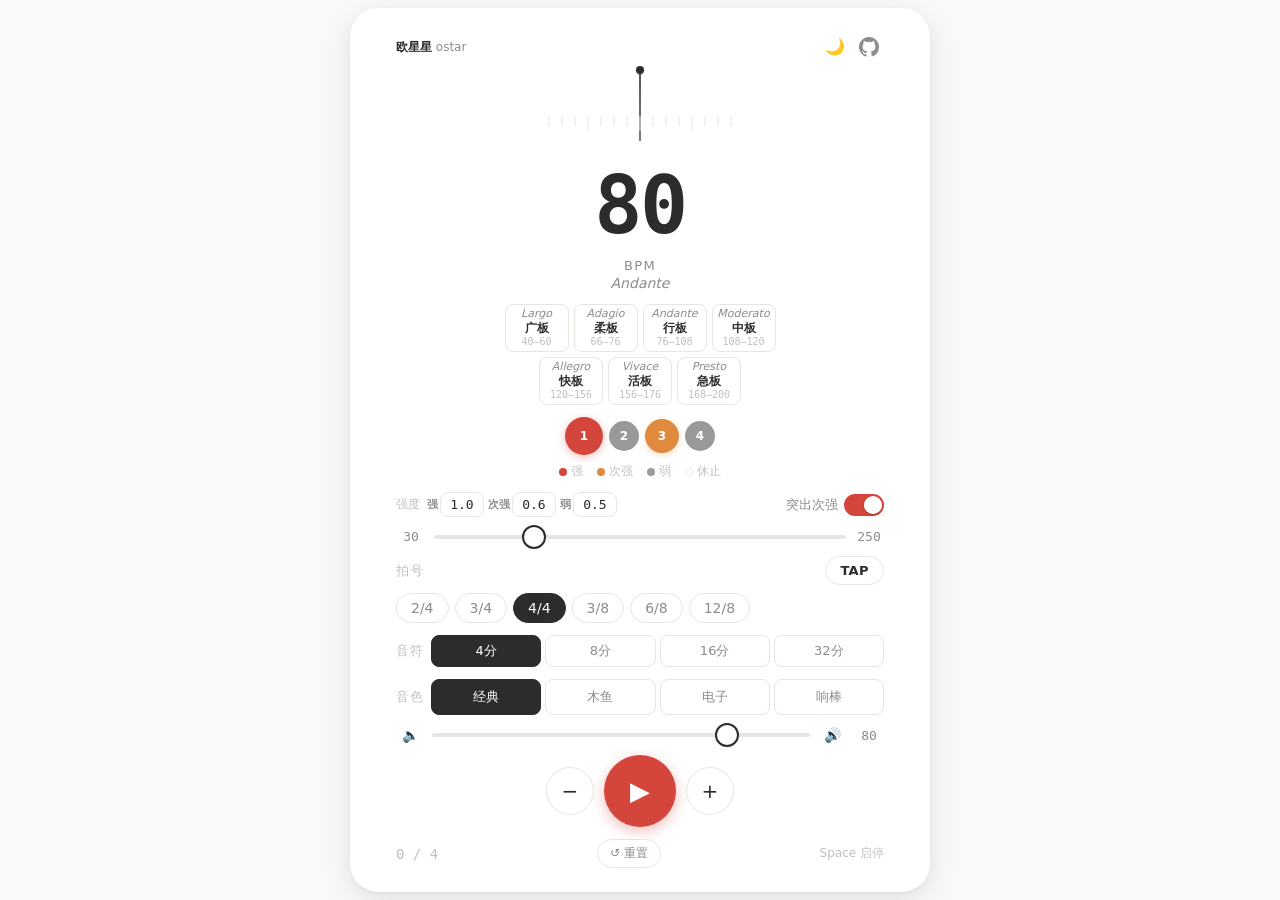
==== commit 3dbd622c: "feat: 响应式适配和夜间模式优化 - 多级响应式布局：460px/700px+800px/900px+900px三档自适应 - 移动端速度预设改为二级折叠菜单，保留中英文 - 夜间模式文字全部亮色" ====
--- a/metronome.html
+++ b/metronome.html
@@ -67,26 +67,138 @@
     display: flex;
     align-items: center;
     justify-content: center;
-    min-height: 100vh;
+    height: 100vh;
+    height: 100dvh;
+    padding: 8px;
     background: var(--bg);
     font-family: -apple-system, BlinkMacSystemFont, "SF Pro Display", "Segoe UI", system-ui, sans-serif;
     -webkit-font-smoothing: antialiased;
     user-select: none;
     -webkit-user-select: none;
     -webkit-tap-highlight-color: transparent;
+    overflow: hidden;
   }
 
   .metronome {
-    width: 440px;
+    width: 480px;
     max-width: calc(100vw - 24px);
     background: var(--surface);
     border-radius: 28px;
     box-shadow: var(--shadow-lg), var(--shadow-sm);
-    padding: 36px 34px 32px;
+    padding: 12px 30px 12px;
     display: flex;
     flex-direction: column;
     align-items: center;
-    gap: 22px;
+    gap: 5px;
+    max-height: calc(100vh - 16px);
+    max-height: calc(100dvh - 16px);
+  }
+  .pendulum-stage { display: none; }
+  .bpm-value { font-size: 52px; width: 150px; padding: 2px 4px; }
+  .bpm-label { font-size: 11px; }
+  .tempo-marking { margin-top: 0; font-size: 12px; min-height: 14px; }
+  .tempo-presets { margin-top: 4px; gap: 3px; }
+  .tempo-presets-row { gap: 3px; }
+  .btn-tempo-preset { width: 56px; height: 36px; padding: 3px 4px; }
+  .btn-tempo-preset .preset-name { font-size: 8px; }
+  .btn-tempo-preset .preset-zh { font-size: 10px; }
+  .btn-tempo-preset .preset-bpm { font-size: 8px; }
+  .beat-row { gap: 4px; }
+  .beat-dot { width: 26px; height: 26px; font-size: 10px; }
+  .beat-dot.state-strong { width: 28px; height: 28px; }
+  .beat-dot.state-secondary { width: 26px; height: 26px; }
+  .beat-dot.state-weak,
+  .beat-dot.state-rest { width: 22px; height: 22px; }
+  .beat-legend { margin-top: 4px; font-size: 10px; gap: 10px; }
+  .gain-row { gap: 3px; }
+  .gain-label { font-size: 10px; }
+  .gain-tag { font-size: 10px; }
+  .gain-item input[type="number"] { width: 34px; font-size: 11px; padding: 3px 1px; }
+  .toggle-row { gap: 4px; font-size: 11px; }
+  .toggle-track { width: 36px; height: 20px; border-radius: 10px; }
+  .toggle-thumb { width: 16px; height: 16px; }
+  .toggle-track.on .toggle-thumb { transform: translateX(16px); }
+  .btn-play { width: 58px; height: 58px; font-size: 22px; }
+  .btn-sm { width: 42px; height: 42px; font-size: 18px; }
+  .ts-label { font-size: 11px; margin-bottom: 4px; }
+  .ts-buttons { gap: 4px; }
+  .btn-ts-quick { padding: 4px 10px; font-size: 12px; }
+  .sub-label { font-size: 10px; }
+  .sub-buttons { gap: 3px; }
+  .btn-sub { padding: 4px 3px; font-size: 11px; }
+  .sound-label { font-size: 10px; }
+  .sound-options { gap: 3px; }
+  .btn-sound { padding: 5px 3px; font-size: 11px; }
+  .slider-row { gap: 4px; }
+  .slider-label { font-size: 12px; min-width: 22px; }
+  .slider-val { font-size: 11px; min-width: 24px; }
+  .footer { font-size: 10px; }
+  .beat-counter { font-size: 11px; }
+  .btn-reset { font-size: 10px; padding: 3px 10px; }
+  .hint { font-size: 10px; }
+  .metronome-author { font-size: 11px; }
+  .metronome-header { margin-bottom: -4px; }
+  .metronome-github { width: 26px; height: 26px; }
+  .metronome-github svg { width: 18px; height: 18px; }
+  .metronome-theme { width: 26px; height: 26px; font-size: 14px; }
+  .scale-marks { display: none; }
+
+  @media (min-width: 700px) and (min-height: 800px) {
+    .metronome { width: 520px; padding: 18px 40px 18px; gap: 9px; }
+    .pendulum-stage { display: flex; width: 150px; height: 120px; }
+    .pendulum-arm { height: 92px; }
+    .pendulum-weight { top: 70px; width: 24px; height: 28px; margin-left: -12px; }
+    .bpm-value { font-size: 72px; width: 200px; }
+    .bpm-label { font-size: 13px; }
+    .tempo-marking { font-size: 14px; }
+    .btn-play { width: 72px; height: 72px; font-size: 26px; }
+    .btn-sm { width: 50px; height: 50px; font-size: 20px; }
+    .beat-dot { width: 32px; height: 32px; font-size: 12px; }
+    .beat-dot.state-strong { width: 36px; height: 36px; }
+    .beat-dot.state-secondary { width: 32px; height: 32px; }
+    .beat-dot.state-weak,
+    .beat-dot.state-rest { width: 28px; height: 28px; }
+    .beat-legend { font-size: 12px; }
+    .btn-tempo-preset { width: 66px; height: 46px; }
+    .btn-tempo-preset .preset-name { font-size: 10px; }
+    .btn-tempo-preset .preset-zh { font-size: 12px; }
+    .btn-tempo-preset .preset-bpm { font-size: 9px; }
+    .gain-item input[type="number"] { width: 40px; font-size: 13px; }
+    .toggle-row { font-size: 13px; }
+    .btn-ts-quick { font-size: 13px; }
+    .btn-sub { font-size: 12px; }
+    .btn-sound { font-size: 12px; }
+    .footer { font-size: 12px; }
+    .beat-counter { font-size: 13px; }
+    .metronome-author { font-size: 12px; }
+  }
+
+  @media (min-width: 900px) and (min-height: 900px) {
+    .metronome { width: 580px; padding: 24px 46px 24px; gap: 12px; }
+    .pendulum-stage { display: flex; width: 180px; height: 145px; }
+    .pendulum-arm { height: 110px; }
+    .pendulum-weight { top: 85px; width: 26px; height: 32px; margin-left: -13px; }
+    .bpm-value { font-size: 84px; width: 220px; }
+    .bpm-label { font-size: 14px; }
+    .tempo-marking { font-size: 15px; }
+    .btn-play { width: 80px; height: 80px; font-size: 28px; }
+    .btn-sm { width: 54px; height: 54px; font-size: 22px; }
+    .beat-dot { width: 36px; height: 36px; }
+    .beat-dot.state-strong { width: 40px; height: 40px; }
+    .beat-dot.state-secondary { width: 36px; height: 36px; }
+    .beat-dot.state-weak,
+    .beat-dot.state-rest { width: 32px; height: 32px; }
+    .btn-tempo-preset { width: 72px; height: 50px; }
+    .btn-tempo-preset .preset-name { font-size: 11px; }
+    .btn-tempo-preset .preset-zh { font-size: 13px; }
+    .btn-tempo-preset .preset-bpm { font-size: 10px; }
+    .gain-item input[type="number"] { width: 42px; font-size: 14px; }
+    .gain-label { font-size: 12px; }
+    .gain-tag { font-size: 12px; }
+    .ts-label { font-size: 13px; }
+    .sub-label { font-size: 12px; }
+    .sound-label { font-size: 12px; }
+    .slider-label { font-size: 14px; }
   }
 
   /* ── Header ── */
@@ -239,6 +351,27 @@
     min-height: 18px;
   }
 
+  /* ── Tempo presets toggle (mobile) ── */
+  .tempo-toggle {
+    display: none;
+    align-items: center;
+    gap: 4px;
+    font-size: 13px;
+    font-weight: 500;
+    color: var(--text-secondary);
+    cursor: pointer;
+    padding: 4px 10px;
+    border: 1.5px solid var(--border);
+    border-radius: var(--radius-full);
+    background: var(--surface);
+    font-family: inherit;
+    margin-top: 6px;
+    transition: all var(--transition);
+  }
+  .tempo-toggle:hover { border-color: #ccc; color: var(--text); }
+  .tempo-toggle .arrow { transition: transform 0.2s ease; font-size: 10px; }
+  .tempo-toggle.open .arrow { transform: rotate(180deg); }
+
   /* ── Tempo presets ── */
   .tempo-presets {
     display: flex;
@@ -247,6 +380,14 @@
     gap: 5px;
     margin-top: 10px;
     width: 100%;
+    overflow: hidden;
+    transition: max-height 0.3s ease, opacity 0.3s ease, margin 0.3s ease;
+  }
+  .tempo-presets.collapsed {
+    max-height: 0;
+    opacity: 0;
+    margin-top: 0;
+    pointer-events: none;
   }
   .tempo-presets-row {
     display: flex;
@@ -751,30 +892,93 @@
 
   /* ── Responsive ── */
   @media (max-width: 460px) {
-    .metronome { width: calc(100vw - 16px); padding: 24px 16px 20px; gap: 18px; border-radius: 22px; }
-    .bpm-value { font-size: 56px; width: 150px; }
-    .pendulum-stage { width: 150px; height: 130px; }
-    .pendulum-arm { height: 95px; }
-    .pendulum-weight { top: 75px; width: 22px; height: 28px; margin-left: -11px; }
-    .beat-dot { width: 28px; height: 28px; font-size: 10px; }
-    .beat-dot.state-strong { width: 30px; height: 30px; }
-    .beat-dot.state-secondary { width: 28px; height: 28px; }
+    .metronome { width: calc(100vw - 12px); padding: 20px 18px 16px; gap: 11px; border-radius: 22px; }
+    .pendulum-stage { display: none; }
+    .bpm-value { font-size: 54px; width: 150px; }
+    .bpm-section { gap: 0; }
+    .bpm-label { font-size: 12px; }
+    .tempo-marking { margin-top: 2px; font-size: 14px; min-height: 18px; }
+    .tempo-toggle { display: inline-flex; font-size: 13px; padding: 5px 12px; }
+    .tempo-presets { margin-top: 8px; gap: 5px; }
+    .tempo-presets-row { gap: 5px; flex-wrap: wrap; }
+    .btn-tempo-preset { width: 82px; height: 46px; padding: 5px 6px; }
+    .btn-tempo-preset .preset-name { font-size: 10px; }
+    .btn-tempo-preset .preset-zh { font-size: 12px; }
+    .btn-tempo-preset .preset-bpm { font-size: 10px; }
+    .beat-row { gap: 5px; }
+    .beat-dot { width: 26px; height: 26px; font-size: 11px; }
+    .beat-dot.state-strong { width: 28px; height: 28px; }
+    .beat-dot.state-secondary { width: 26px; height: 26px; }
     .beat-dot.state-weak,
-    .beat-dot.state-rest { width: 24px; height: 24px; }
-    .beat-dot::after { font-size: 8px; bottom: -12px; }
-    .btn-play { width: 60px; height: 60px; font-size: 22px; }
+    .beat-dot.state-rest { width: 22px; height: 22px; }
+    .beat-dot::after { bottom: -14px; font-size: 9px; }
+    .beat-legend { margin-top: 7px; font-size: 12px; gap: 12px; }
+    .gain-row { gap: 4px; }
+    .gain-label { font-size: 11px; }
+    .gain-tag { font-size: 11px; }
+    .gain-item input[type="number"] { width: 38px; font-size: 12px; padding: 4px 2px; }
+    .toggle-row { font-size: 12px; gap: 5px; }
+    .toggle-track { width: 38px; height: 22px; border-radius: 11px; }
+    .toggle-thumb { width: 18px; height: 18px; }
+    .toggle-track.on .toggle-thumb { transform: translateX(16px); }
+    .slider-row { gap: 5px; }
+    .slider-label { font-size: 14px; min-width: 24px; }
+    .slider-val { font-size: 12px; min-width: 26px; }
+    .ts-quick { margin-top: 0; }
+    .ts-label { font-size: 12px; margin-bottom: 5px; }
+    .ts-buttons { gap: 5px; }
+    .btn-ts-quick { padding: 5px 10px; font-size: 12px; }
+    .sub-row { gap: 5px; }
+    .sub-label { font-size: 11px; }
+    .sub-buttons { gap: 4px; }
+    .btn-sub { padding: 5px 4px; font-size: 12px; }
+    .sound-row { gap: 5px; }
+    .sound-label { font-size: 11px; }
+    .sound-options { gap: 4px; }
+    .btn-sound { padding: 6px 4px; font-size: 12px; }
+    .btn-play { width: 58px; height: 58px; font-size: 22px; }
     .btn-sm { width: 44px; height: 44px; font-size: 18px; }
-    .btn-tap { width: 44px; height: 44px; font-size: 11px; }
-    .btn-ts-quick { padding: 5px 10px; font-size: 12px; }
-    .btn-sound { padding: 6px 3px; font-size: 11px; }
-    .btn-tempo-preset { width: 54px; height: 40px; }
-    .btn-tempo-preset .preset-name { font-size: 10px; }
+    .btn-tap { width: auto; height: auto; padding: 6px 12px; font-size: 12px; }
+    .footer { font-size: 11px; gap: 4px; justify-content: center; }
+    .beat-counter { font-size: 12px; }
+    .hint { display: none; }
+    .btn-reset { font-size: 11px; padding: 4px 12px; }
+    .metronome-header { margin-bottom: -2px; }
+    .metronome-author { font-size: 12px; }
+    .divider { display: none; }
+    .main-controls { gap: 8px; }
+  }
+
+  @media (max-width: 380px) {
+    .metronome { width: 100vw; border-radius: 0; padding: 14px 12px 12px; gap: 8px; }
+    .bpm-value { font-size: 44px; width: 120px; }
+    .bpm-label { font-size: 11px; }
+    .tempo-marking { font-size: 12px; }
+    .tempo-toggle { font-size: 12px; padding: 4px 10px; }
+    .tempo-presets { margin-top: 5px; gap: 4px; }
+    .tempo-presets-row { gap: 4px; }
+    .btn-tempo-preset { width: 72px; height: 42px; padding: 4px 5px; }
+    .btn-tempo-preset .preset-name { font-size: 9px; }
     .btn-tempo-preset .preset-zh { font-size: 11px; }
     .btn-tempo-preset .preset-bpm { font-size: 9px; }
-    .footer { font-size: 11px; flex-wrap: wrap; gap: 4px; justify-content: center; }
-    .beat-counter { font-size: 12px; }
-    .hint { font-size: 10px; }
-    .btn-reset { font-size: 10px; padding: 4px 10px; }
+    .beat-dot { width: 22px; height: 22px; font-size: 10px; }
+    .beat-dot.state-strong { width: 24px; height: 24px; }
+    .beat-dot.state-secondary { width: 22px; height: 22px; }
+    .beat-dot.state-weak,
+    .beat-dot.state-rest { width: 18px; height: 18px; }
+    .beat-dot::after { bottom: -12px; font-size: 8px; }
+    .beat-legend { font-size: 11px; gap: 10px; margin-top: 5px; }
+    .gain-item input[type="number"] { width: 34px; font-size: 11px; }
+    .btn-play { width: 52px; height: 52px; font-size: 20px; }
+    .btn-sm { width: 40px; height: 40px; font-size: 16px; }
+    .btn-ts-quick { padding: 4px 8px; font-size: 11px; }
+    .btn-sub { padding: 4px 3px; font-size: 11px; }
+    .btn-sound { padding: 5px 3px; font-size: 11px; }
+    .btn-tap { padding: 5px 10px; font-size: 11px; }
+    .footer { font-size: 10px; }
+    .beat-counter { font-size: 11px; }
+    .btn-reset { font-size: 10px; padding: 3px 10px; }
+    .metronome-author { font-size: 11px; }
   }
 </style>
 </head>
@@ -805,6 +1009,7 @@
     <input type="number" class="bpm-value" id="bpmValue" value="80" min="30" max="250" inputmode="numeric">
     <div class="bpm-label">BPM</div>
     <div class="tempo-marking" id="tempoMarking">Andante</div>
+    <button class="tempo-toggle" id="tempoToggle"><span class="arrow">▼</span> 速度预设</button>
     <div class="tempo-presets" id="tempoPresets">
       <div class="tempo-presets-row">
         <button class="btn-tempo-preset" data-bpm="50">
@@ -1020,6 +1225,8 @@
   const $gainSecondary  = document.getElementById('gainSecondary');
   const $gainWeak       = document.getElementById('gainWeak');
   const $btnTheme    = document.getElementById('btnTheme');
+  const $tempoToggle = document.getElementById('tempoToggle');
+  const $tempoPresets= document.getElementById('tempoPresets');
   const $btnReset    = document.getElementById('btnReset');
 
   // ═══════════════════════════════════════════════════════
@@ -1764,6 +1971,34 @@
 
   $btnTheme.addEventListener('click', toggleTheme);
 
+  // Tempo presets toggle (mobile)
+  function isMobile() { return window.innerWidth <= 460; }
+
+  function collapsePresets() {
+    $tempoPresets.classList.add('collapsed');
+    $tempoToggle.classList.remove('open');
+  }
+
+  function expandPresets() {
+    $tempoPresets.classList.remove('collapsed');
+    $tempoToggle.classList.add('open');
+  }
+
+  $tempoToggle.addEventListener('click', () => {
+    if ($tempoPresets.classList.contains('collapsed')) {
+      expandPresets();
+    } else {
+      collapsePresets();
+    }
+  });
+
+  // Auto-collapse when tapping a preset on mobile
+  $tempoPresets.addEventListener('click', (e) => {
+    if (e.target.closest('.btn-tempo-preset') && isMobile()) {
+      collapsePresets();
+    }
+  });
+
   $btnReset.addEventListener('click', resetToDefaults);
 
   document.addEventListener('keydown', handleKeydown);
@@ -1774,6 +2009,9 @@
   // Theme
   const savedTheme = (() => { try { return localStorage.getItem('metronome_theme'); } catch(e) { return null; } })();
   applyTheme(savedTheme === 'dark');
+
+  // Collapse tempo presets on mobile by default
+  if (isMobile()) collapsePresets();
 
   buildScaleMarks();
   loadSettings();  // loads saved state & renders beat dots
